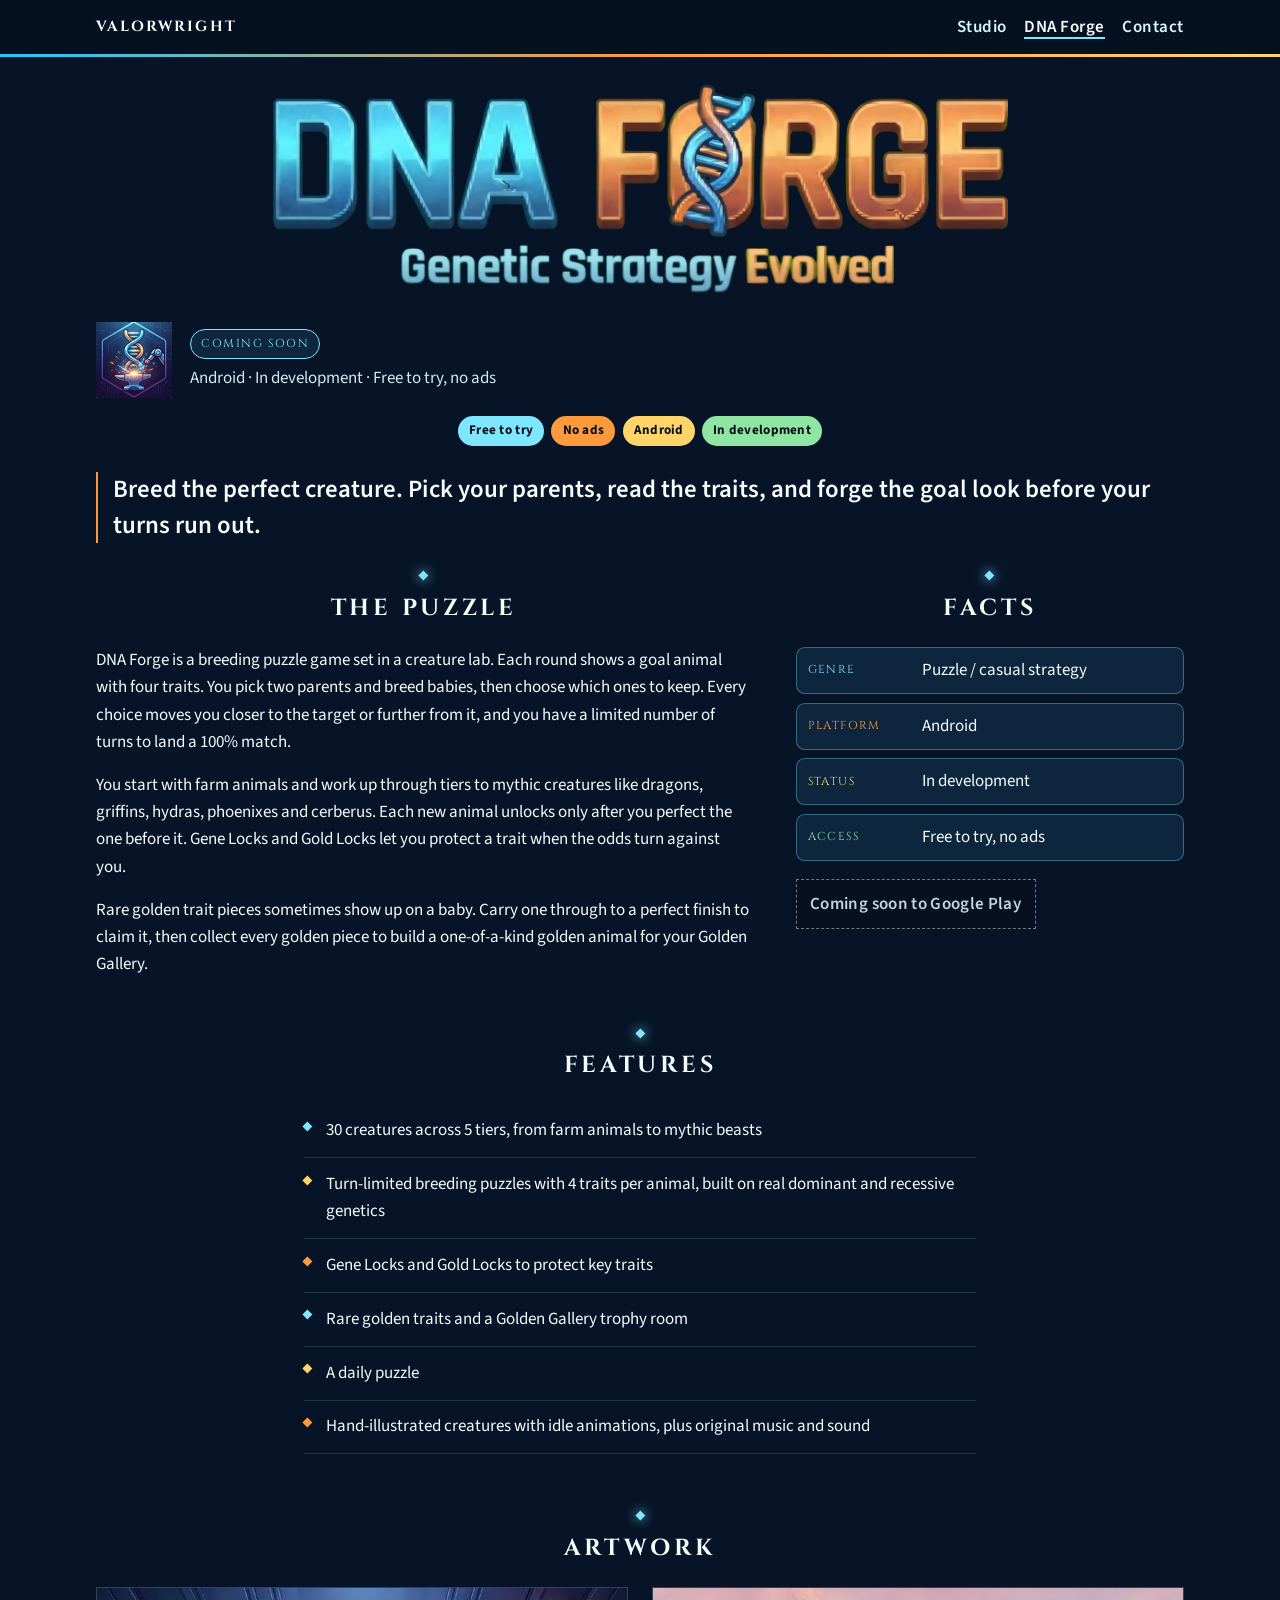
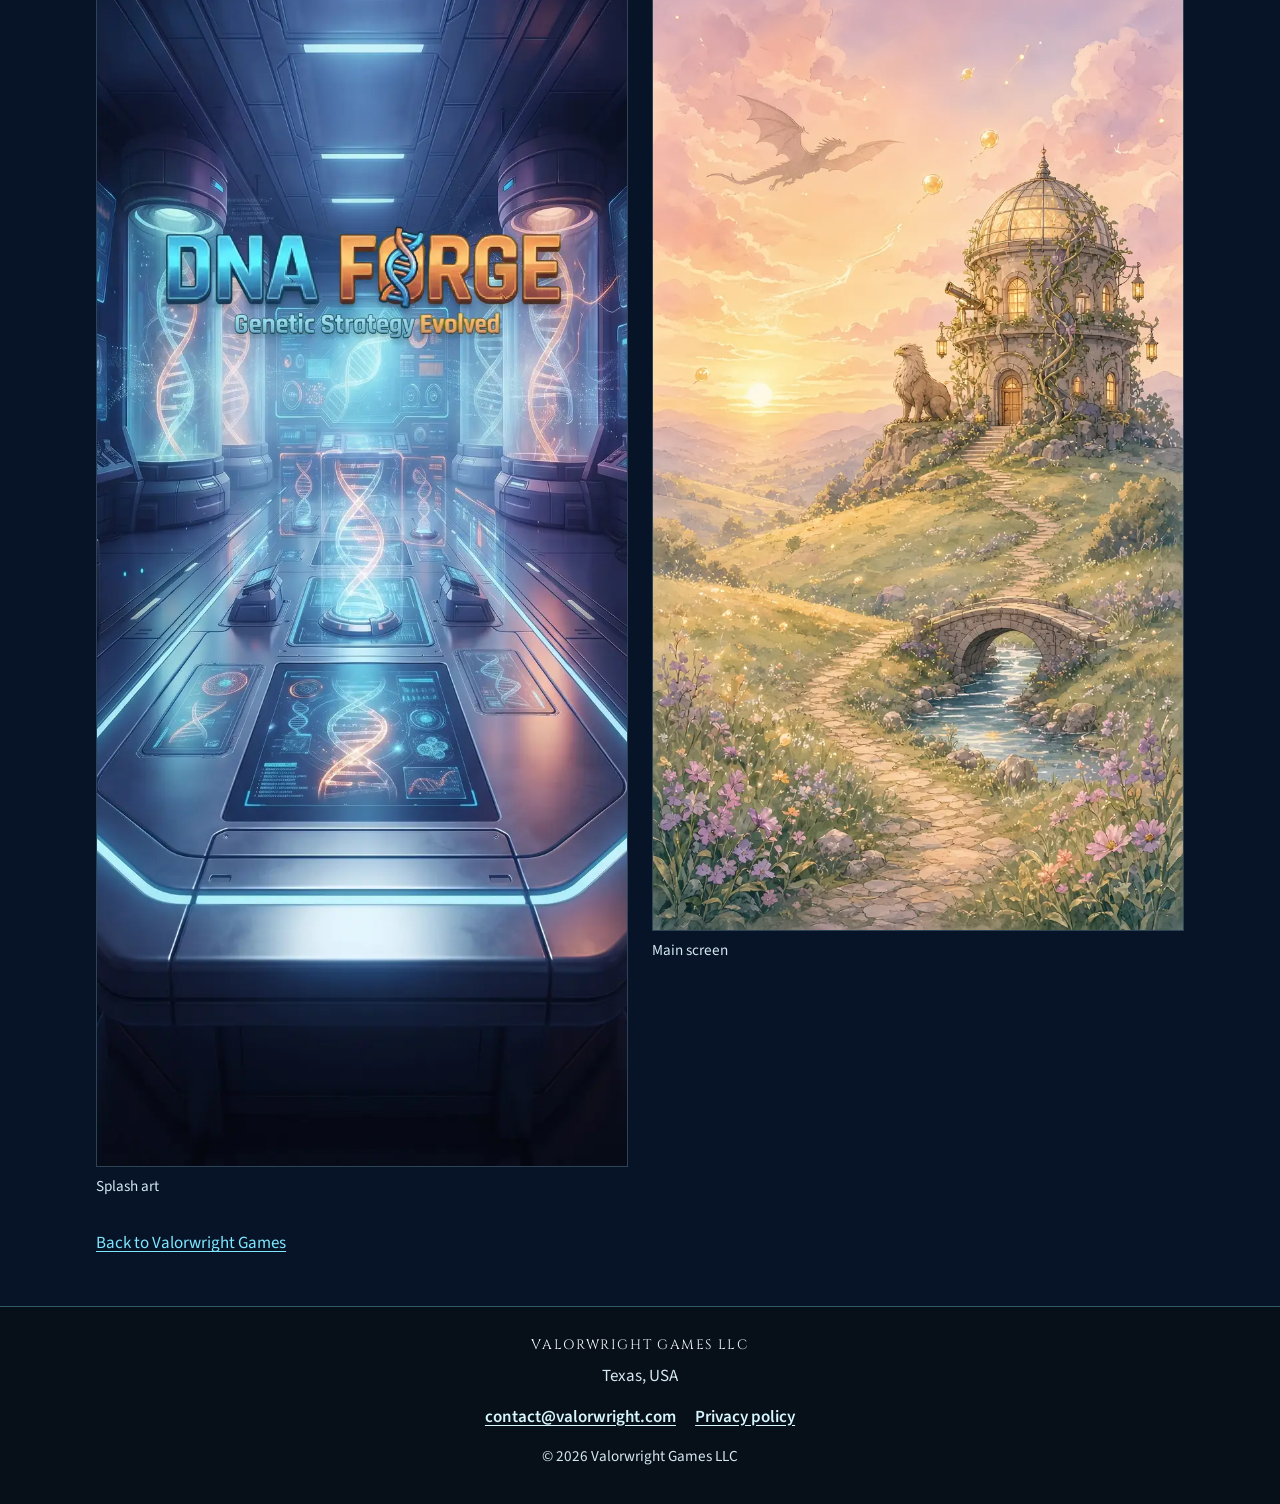
==== dna-forge/index.html @ 097fdd08 "Replace Kilgore with Texas, USA everywhere on the site. Location lines, metadata, structured data, a" ====
<!DOCTYPE html>
<html lang="en">
<head>
  <meta charset="utf-8">
  <meta name="viewport" content="width=device-width, initial-scale=1">
  <title>DNA Forge — Valorwright Games</title>
  <meta name="description" content="DNA Forge is a breeding puzzle for Android from Valorwright Games. Breed the perfect creature before your turns run out. In development.">
  <meta name="author" content="Valorwright Games LLC">
  <meta name="theme-color" content="#071428">
  <link rel="canonical" href="https://valorwright.com/dna-forge/">
  <meta property="og:type" content="website">
  <meta property="og:site_name" content="Valorwright Games">
  <meta property="og:title" content="DNA Forge — Genetic Strategy Evolved">
  <meta property="og:description" content="A breeding puzzle for Android from Valorwright Games. In development. Free to try, no ads.">
  <meta property="og:url" content="https://valorwright.com/dna-forge/">
  <meta property="og:image" content="https://valorwright.com/assets/og-dna-forge.jpg">
  <meta property="og:image:width" content="1200">
  <meta property="og:image:height" content="630">
  <meta property="og:image:alt" content="DNA Forge. Genetic Strategy Evolved.">
  <meta name="twitter:card" content="summary_large_image">
  <meta name="twitter:title" content="DNA Forge — Genetic Strategy Evolved">
  <meta name="twitter:description" content="A breeding puzzle for Android from Valorwright Games. In development. Free to try, no ads.">
  <meta name="twitter:image" content="https://valorwright.com/assets/og-dna-forge.jpg">
  <meta name="twitter:image:alt" content="DNA Forge. Genetic Strategy Evolved.">
  <link rel="icon" href="/favicon.ico?v=2" sizes="any">
  <link rel="icon" type="image/png" href="/favicon-32.png?v=2" sizes="32x32">
  <link rel="apple-touch-icon" href="/apple-touch-icon.png?v=2">
  <link rel="preload" href="/fonts/cinzel-latin.woff2" as="font" type="font/woff2" crossorigin>
  <link rel="preload" href="/fonts/source-sans-3-latin.woff2" as="font" type="font/woff2" crossorigin>
  <link rel="preload" href="/assets/dna-forge-logo.webp" as="image">
  <link rel="stylesheet" href="/css/styles.css?v=2">
</head>
<body class="page-game">
  <a class="skip" href="#content">Skip to content</a>
  <header class="site-header">
    <div class="wrap header-inner">
      <a class="brand" href="/">Valorwright</a>
      <nav aria-label="Primary">
        <ul>
          <li><a href="/">Studio</a></li>
          <li><a href="/dna-forge/" aria-current="page">DNA Forge</a></li>
          <li><a href="/#contact">Contact</a></li>
        </ul>
      </nav>
    </div>
  </header>
  <main id="content" class="game-main">
    <header class="game-hero">
      <h1>
        <img src="/assets/dna-forge-logo.webp" width="1600" height="458" alt="DNA Forge: Genetic Strategy Evolved." fetchpriority="high">
      </h1>
    </header>
    <div class="wrap game-wrap">
      <div class="status-row">
        <img class="app-icon" src="/assets/dna-forge-icon.webp" width="512" height="512" alt="DNA Forge app icon: a glowing DNA helix forged on an anvil.">
        <div>
          <p class="badge">Coming soon</p>
          <p class="status-line">Android · In development · Free to try, no ads</p>
        </div>
      </div>
      <ul class="chips" aria-label="Highlights">
        <li>Free to try</li>
        <li>No ads</li>
        <li>Android</li>
        <li>In development</li>
      </ul>

      <blockquote class="pitch">
        <p>Breed the perfect creature. Pick your parents, read the traits, and forge the goal look before your turns run out.</p>
      </blockquote>

      <div class="split">
        <div>
          <h2 class="section-title" id="puzzle-title">The puzzle</h2>
          <div class="prose">
            <p>DNA Forge is a breeding puzzle game set in a creature lab. Each round shows a goal animal with four traits. You pick two parents and breed babies, then choose which ones to keep. Every choice moves you closer to the target or further from it, and you have a limited number of turns to land a 100% match.</p>
            <p>You start with farm animals and work up through tiers to mythic creatures like dragons, griffins, hydras, phoenixes and cerberus. Each new animal unlocks only after you perfect the one before it. Gene Locks and Gold Locks let you protect a trait when the odds turn against you.</p>
            <p>Rare golden trait pieces sometimes show up on a baby. Carry one through to a perfect finish to claim it, then collect every golden piece to build a one-of-a-kind golden animal for your Golden Gallery.</p>
          </div>
        </div>
        <aside aria-labelledby="facts-title">
          <h2 class="section-title" id="facts-title">Facts</h2>
          <dl class="facts">
            <div>
              <dt>Genre</dt>
              <dd>Puzzle / casual strategy</dd>
            </div>
            <div>
              <dt>Platform</dt>
              <dd>Android</dd>
            </div>
            <div>
              <dt>Status</dt>
              <dd>In development</dd>
            </div>
            <div>
              <dt>Access</dt>
              <dd>Free to try, no ads</dd>
            </div>
          </dl>
          <p class="play-soon" role="note">Coming soon to Google Play</p>
        </aside>
      </div>

      <section class="section" aria-labelledby="features-title">
        <h2 class="section-title" id="features-title">Features</h2>
        <ul class="feature-list">
          <li>30 creatures across 5 tiers, from farm animals to mythic beasts</li>
          <li>Turn-limited breeding puzzles with 4 traits per animal, built on real dominant and recessive genetics</li>
          <li>Gene Locks and Gold Locks to protect key traits</li>
          <li>Rare golden traits and a Golden Gallery trophy room</li>
          <li>A daily puzzle</li>
          <li>Hand-illustrated creatures with idle animations, plus original music and sound</li>
        </ul>
      </section>

      <section aria-labelledby="art-title">
        <h2 class="section-title" id="art-title">Artwork</h2>
        <div class="gallery">
          <figure>
            <img src="/assets/dna-forge-splash.webp" width="800" height="1778" alt="Splash art for DNA Forge: a blue genetics laboratory, with glowing DNA helixes in glass columns and on the consoles." loading="lazy" decoding="async">
            <figcaption>Splash art</figcaption>
          </figure>
          <figure>
            <img src="/assets/dna-forge-main.webp" width="800" height="1422" alt="Main screen artwork from DNA Forge: a watercolor hillside at sunset, with a vine-covered stone tower, a griffin, a dragon, a stone bridge, and wildflowers." loading="lazy" decoding="async">
            <figcaption>Main screen</figcaption>
          </figure>
        </div>
      </section>

      <p class="back"><a href="/">Back to Valorwright Games</a></p>
    </div>
  </main>
  <footer class="site-footer">
    <div class="wrap">
      <p class="footer-brand">Valorwright Games LLC</p>
      <p class="footer-place">Texas, USA</p>
      <ul class="footer-links">
        <li><a href="mailto:contact@valorwright.com">contact@valorwright.com</a></li>
        <li><a href="/privacy/">Privacy policy</a></li>
      </ul>
      <p class="copyright">© 2026 Valorwright Games LLC</p>
    </div>
  </footer>
</body>
</html>
---- css/styles.css ----
/* Valorwright Games — studio site
   Palette sampled from the studio mark: slate #182727, brass, steel.
   Cinzel and Source Sans 3 are self-hosted (SIL OFL). No third-party requests. */

@font-face {
  font-family: "Cinzel";
  font-style: normal;
  font-weight: 400 900;
  font-display: swap;
  src: url("../fonts/cinzel-latin.woff2") format("woff2");
  unicode-range: U+0000-00FF, U+0131, U+0152-0153, U+02BB-02BC, U+02C6, U+02DA, U+02DC, U+0304, U+0308, U+0329, U+2000-206F, U+20AC, U+2122, U+2191, U+2193, U+2212, U+2215, U+FEFF, U+FFFD;
}

@font-face {
  font-family: "Source Sans 3";
  font-style: normal;
  font-weight: 200 900;
  font-display: swap;
  src: url("../fonts/source-sans-3-latin.woff2") format("woff2");
  unicode-range: U+0000-00FF, U+0131, U+0152-0153, U+02BB-02BC, U+02C6, U+02DA, U+02DC, U+0304, U+0308, U+0329, U+2000-206F, U+20AC, U+2122, U+2191, U+2193, U+2212, U+2215, U+FEFF, U+FFFD;
}

:root {
  --bg: #071428;
  --bg-deep: #071018;
  --raised: #10243c;
  --ink: #f3fbff;
  --muted: #d5e7f2;
  --brass: #ffd56a;
  --brass-deep: #7ee7ff;
  --steel: #d7f6ff;
  --line: rgba(126, 231, 255, 0.35);
  --serif: "Cinzel", "Palatino Linotype", Palatino, "Times New Roman", serif;
  --sans: "Source Sans 3", "Segoe UI", Helvetica, Arial, sans-serif;
  --wrap: 68rem;
  --lab: #071428;
  --lab-ink: #f3fbff;
  --lab-muted: #d5e7f2;
  --cyan: #7ee7ff;
  --amber: #ff9a3c;
  --green: #8ee6a2;
  --heading: #f7fbff;
}

*,
*::before,
*::after {
  box-sizing: border-box;
}

html {
  scroll-behavior: smooth;
}

body {
  margin: 0;
  min-height: 100vh;
  display: flex;
  flex-direction: column;
  background-color: #071428;
  background-image: linear-gradient(180deg, #071428 0%, #0c2140 55%, #0a1c36 100%);
  color: var(--ink);
  font-family: var(--sans);
  font-size: 1.0625rem;
  font-weight: 400;
  line-height: 1.6;
  color-scheme: dark;
}

main {
  flex: 1;
}

img {
  max-width: 100%;
  height: auto;
}

a {
  color: #9aefff;
  text-underline-offset: 0.16em;
}

a:hover {
  color: #fff1c9;
}

:focus-visible {
  outline: 2px solid #9aefff;
  outline-offset: 3px;
}

::selection {
  background: #1ec8ff;
  color: #071018;
}

.skip {
  position: absolute;
  left: 0.75rem;
  top: 0.75rem;
  transform: translateY(-200%);
  background: var(--ink);
  color: var(--bg);
  padding: 0.45rem 0.75rem;
  z-index: 30;
  font-weight: 600;
  text-decoration: none;
}

.skip:focus {
  transform: none;
}

.wrap {
  width: min(100% - 2rem, var(--wrap));
  margin-inline: auto;
}

.site-header {
  position: sticky;
  top: 0;
  z-index: 10;
  background: rgba(6, 16, 32, 0.94);
  border-bottom: 0;
}

.site-header::after {
  content: "";
  display: block;
  height: 3px;
  background: linear-gradient(90deg, #1ec8ff, #ff9a3c, #ffd56a);
}

.header-inner {
  display: flex;
  flex-wrap: wrap;
  align-items: center;
  justify-content: space-between;
  gap: 0.4rem 1.25rem;
  padding-block: 0.85rem;
}

.brand {
  font-family: var(--serif);
  font-weight: 700;
  letter-spacing: 0.14em;
  text-transform: uppercase;
  text-decoration: none;
  color: var(--heading);
  font-size: 0.92rem;
}

.brand:hover {
  color: var(--ink);
}

nav ul {
  display: flex;
  flex-wrap: wrap;
  gap: 0.35rem 1.1rem;
  list-style: none;
  margin: 0;
  padding: 0;
}

nav a {
  color: var(--steel);
  text-decoration: none;
  font-weight: 600;
  letter-spacing: 0.03em;
}

nav a:hover,
nav a[aria-current="page"] {
  color: var(--heading);
}

nav a[aria-current="page"] {
  box-shadow: inset 0 -2px 0 var(--cyan);
}

.hero {
  padding: 1.35rem 0 2.75rem;
  text-align: center;
}

.crest {
  display: block;
  width: min(100%, 18rem);
  margin: 0.4rem auto 0;
  filter: drop-shadow(0 12px 16px rgba(0, 0, 0, 0.45));
}

.hero h1 {
  margin: 0.35rem 0 0;
  font-family: var(--serif);
  font-weight: 700;
  font-size: clamp(1.7rem, 7.4vw, 5.05rem);
  letter-spacing: 0.045em;
  line-height: 0.95;
  color: var(--heading);
  text-wrap: balance;
}

.hero h1 .legal {
  display: block;
  margin-top: 0.55rem;
  font-size: clamp(0.82rem, 2vw, 1.2rem);
  letter-spacing: 0.34em;
  font-weight: 600;
  color: var(--steel);
  text-shadow: none;
}

.tagline {
  display: flex;
  flex-wrap: wrap;
  justify-content: center;
  gap: 0.15rem 0.55rem;
  margin: 1rem 0 0;
  color: var(--steel);
  font-weight: 600;
  letter-spacing: 0.14em;
  text-transform: uppercase;
  font-size: 0.78rem;
}

.mark {
  margin: 0.9rem 0 0;
  font-family: var(--serif);
  font-size: 0.75rem;
  letter-spacing: 0.16em;
  text-transform: uppercase;
  color: var(--cyan);
}

.chips {
  display: flex;
  flex-wrap: wrap;
  justify-content: center;
  gap: 0.45rem;
  margin: 1.1rem 0 0;
  padding: 0;
  list-style: none;
}

.chips li {
  padding: 0.28rem 0.7rem;
  border-radius: 999px;
  font-size: 0.82rem;
  font-weight: 700;
  letter-spacing: 0.02em;
  color: #071018;
}

.chips li:nth-child(1) { background: var(--cyan); }
.chips li:nth-child(2) { background: var(--amber); }
.chips li:nth-child(3) { background: var(--brass); }
.chips li:nth-child(4) { background: var(--green); }

.lede {
  max-width: 36rem;
  margin: 1.6rem auto 0;
  text-align: left;
}

.lede p,
.prose p {
  margin: 0 0 1rem;
}

.lede p:last-child,
.prose p:last-child {
  margin-bottom: 0;
}

.section {
  padding: 2.4rem 0 2.8rem;
}

.band {
  border-top: 1px solid var(--line);
}

.section-title {
  margin: 0 0 1.25rem;
  text-align: center;
  font-family: var(--serif);
  font-weight: 700;
  font-size: clamp(1.1rem, 2.3vw, 1.45rem);
  letter-spacing: 0.16em;
  text-transform: uppercase;
  text-wrap: balance;
  color: var(--heading);
}

.section-title::before {
  content: "";
  display: block;
  width: 0.42rem;
  height: 0.42rem;
  margin: 0 auto 0.7rem;
  background: var(--cyan);
  transform: rotate(45deg);
  box-shadow: 0 0 12px var(--cyan);
}

.game-card a {
  display: grid;
  gap: 1.1rem;
  align-items: center;
  padding: 1.1rem;
  text-decoration: none;
  color: inherit;
  background:
    linear-gradient(#10243c, #0d1c30) padding-box,
    linear-gradient(120deg, #1ec8ff, #ff9a3c 55%, #ffd56a) border-box;
  border: 2px solid transparent;
  border-radius: 1rem;
  box-shadow: 0 16px 36px rgba(0, 8, 24, 0.4);
  transition: transform 0.18s ease, box-shadow 0.18s ease;
}

.game-card a:hover {
  transform: translateY(-3px);
  box-shadow: 0 0 28px rgba(80, 210, 255, 0.28), 0 18px 36px rgba(0, 8, 24, 0.45);
  color: inherit;
}

.game-card img {
  width: 6.25rem;
  justify-self: center;
}

.kicker {
  margin: 0 0 0.3rem;
  font-family: var(--serif);
  font-size: 0.72rem;
  letter-spacing: 0.16em;
  text-transform: uppercase;
  color: var(--cyan);
}

.game-card h3 {
  margin: 0;
  font-family: var(--serif);
  font-size: 1.7rem;
  letter-spacing: 0.06em;
  font-weight: 700;
}

.card-tag {
  margin: 0.2rem 0 0.55rem;
  color: var(--steel);
  font-weight: 600;
}

.card-copy {
  margin: 0;
  color: var(--muted);
}

.cta {
  display: inline-block;
  margin: 0.85rem 0 0;
  color: var(--cyan);
  font-weight: 700;
  letter-spacing: 0.04em;
}

.game-card a:hover .cta {
  text-decoration: underline;
  text-underline-offset: 0.16em;
}

.contact-band {
  background: #0b1c34;
  border-top: 1px solid var(--line);
}

.contact-inner {
  max-width: 36rem;
  margin-inline: auto;
  text-align: center;
}

.mail {
  display: inline-block;
  margin-top: 0.35rem;
  font-family: var(--serif);
  font-size: clamp(1.05rem, 2.4vw, 1.45rem);
  letter-spacing: 0.03em;
  font-weight: 700;
  text-decoration: none;
}

.mail:hover {
  text-decoration: underline;
  text-underline-offset: 0.16em;
}

.where {
  margin: 0.7rem 0 0;
  color: var(--muted);
}

.site-footer {
  background: var(--bg-deep);
  border-top: 1px solid var(--line);
  padding: 1.8rem 0 2.2rem;
  color: var(--muted);
  text-align: center;
}

.footer-brand {
  margin: 0;
  font-family: var(--serif);
  letter-spacing: 0.12em;
  text-transform: uppercase;
  color: var(--heading);
  font-size: 0.85rem;
}

.footer-place {
  margin: 0.35rem 0 0;
}

.footer-links {
  display: flex;
  flex-wrap: wrap;
  justify-content: center;
  gap: 0.4rem 1.2rem;
  list-style: none;
  margin: 0.85rem 0 0;
  padding: 0;
}

.footer-links a {
  color: var(--steel);
  font-weight: 600;
}

.footer-links a:hover,
.footer-links a[aria-current="page"] {
  color: var(--brass);
}

.copyright {
  margin: 0.85rem 0 0;
  font-size: 0.95rem;
}

/* DNA Forge — lab canvas inside the studio frame */
body.page-game {
  background: var(--lab);
}

.game-main {
  background: var(--lab);
  color: var(--lab-ink);
}

.game-hero {
  margin: 0;
  background: transparent;
  padding: 1.6rem 1rem 0.4rem;
}

.game-hero h1 {
  margin: 0;
  line-height: 0;
}

.game-hero img {
  display: block;
  width: min(100%, 46rem);
  height: auto;
  margin-inline: auto;
}

.game-wrap {
  padding-bottom: 3rem;
}

.status-row {
  display: flex;
  flex-wrap: wrap;
  align-items: center;
  gap: 0.9rem 1.15rem;
  margin-top: 1.4rem;
}

.app-icon {
  width: 4.75rem;
  height: auto;
}

.badge {
  display: inline-block;
  margin: 0;
  padding: 0.28rem 0.6rem;
  border: 1px solid var(--cyan);
  border-radius: 999px;
  color: var(--cyan);
  background: rgba(80, 200, 255, 0.1);
  font-family: var(--serif);
  font-size: 0.72rem;
  letter-spacing: 0.14em;
  text-transform: uppercase;
}

.status-line {
  margin: 0.4rem 0 0;
  color: var(--lab-muted);
}

.pitch {
  margin: 1.6rem 0 1.8rem;
  padding: 0 0 0 0.95rem;
  border-left: 2px solid var(--amber);
  color: #f7fbff;
  font-size: clamp(1.2rem, 2.3vw, 1.55rem);
  line-height: 1.45;
  font-weight: 600;
}

.pitch p {
  margin: 0;
}

.game-main .section-title {
  color: var(--lab-ink);
}

.game-main .section-title::before {
  background: var(--cyan);
}

.game-main a {
  color: var(--cyan);
}

.game-main a:hover {
  color: var(--amber);
}

.split {
  display: grid;
  gap: 2rem;
}

.facts {
  margin: 0;
  display: grid;
  gap: 0.55rem;
}

.facts div {
  display: grid;
  grid-template-columns: 6.6rem 1fr;
  gap: 0.55rem;
  align-items: center;
  padding: 0.55rem 0.7rem;
  border-radius: 0.55rem;
  background: rgba(80, 200, 255, 0.1);
  border: 1px solid var(--line);
}

.facts dt {
  margin: 0;
  font-family: var(--serif);
  font-size: 0.72rem;
  letter-spacing: 0.12em;
  text-transform: uppercase;
  color: var(--cyan);
}

.facts div:nth-child(2) dt { color: var(--amber); }
.facts div:nth-child(3) dt { color: var(--brass); }
.facts div:nth-child(4) dt { color: var(--green); }

.facts dd {
  margin: 0;
}

.play-soon {
  display: inline-block;
  margin: 1.15rem 0 0;
  padding: 0.65rem 0.85rem;
  border: 1px dashed rgba(197, 213, 222, 0.55);
  color: #c5d5de;
  background: rgba(6, 12, 20, 0.4);
  font-weight: 600;
  letter-spacing: 0.02em;
  cursor: default;
}

.feature-list {
  list-style: none;
  margin: 0 auto;
  padding: 0;
  max-width: 42rem;
}

.feature-list li {
  position: relative;
  padding: 0.8rem 0 0.8rem 1.35rem;
  border-bottom: 1px solid rgba(182, 236, 248, 0.16);
}

.feature-list li::before {
  content: "";
  position: absolute;
  left: 0;
  top: 1.15rem;
  width: 0.42rem;
  height: 0.42rem;
  background: var(--cyan);
  transform: rotate(45deg);
}

.feature-list li:nth-child(3n)::before { background: var(--amber); }
.feature-list li:nth-child(3n+2)::before { background: var(--brass); }

.gallery {
  display: grid;
  gap: 1.4rem;
}

.gallery figure {
  margin: 0;
}

.gallery img {
  display: block;
  width: 100%;
  border: 1px solid rgba(182, 236, 248, 0.22);
}

.gallery figcaption {
  margin-top: 0.45rem;
  color: var(--lab-muted);
  font-size: 0.95rem;
}

.back {
  margin: 2rem 0 0;
}

/* Privacy and 404 */
.page-head {
  padding: 2rem 0 0.5rem;
  text-align: center;
}

.page-title {
  margin: 0.2rem 0 0.55rem;
  font-family: var(--serif);
  font-weight: 700;
  font-size: clamp(1.8rem, 5vw, 3rem);
  letter-spacing: 0.08em;
  text-transform: uppercase;
  text-wrap: balance;
}

.effective {
  margin: 0;
  color: var(--brass);
  font-family: var(--serif);
  font-size: 0.75rem;
  letter-spacing: 0.14em;
  text-transform: uppercase;
}

.policy {
  max-width: 40rem;
  margin: 0 auto;
  padding-bottom: 3rem;
}

.policy h2 {
  margin: 2rem 0 0.6rem;
  font-family: var(--serif);
  font-size: 1.15rem;
  letter-spacing: 0.1em;
  text-transform: uppercase;
  text-align: left;
}

.policy h2::before {
  content: "";
  display: block;
  width: 0.38rem;
  height: 0.38rem;
  margin: 0 0 0.55rem;
  background: var(--cyan);
  transform: rotate(45deg);
}

.policy h3 {
  margin: 1.4rem 0 0.4rem;
  font-family: var(--serif);
  font-size: 0.95rem;
  letter-spacing: 0.08em;
  text-transform: uppercase;
  color: var(--brass);
}

.policy a {
  font-weight: 600;
}

.not-found {
  padding-top: 2rem;
  padding-bottom: 3rem;
}

.not-found .crest {
  width: min(100%, 12rem);
  margin-bottom: 0.5rem;
}

.not-found p {
  max-width: 28rem;
  margin-inline: auto;
  color: var(--muted);
}

.not-found-links {
  display: flex;
  flex-wrap: wrap;
  justify-content: center;
  gap: 0.5rem 1.3rem;
  margin-top: 1.2rem;
  font-weight: 700;
}

@media (max-width: 36rem) {
  .header-inner {
    justify-content: center;
  }

  nav ul {
    justify-content: center;
  }

  .hero h1 .legal {
    letter-spacing: 0.22em;
  }

  .tagline {
    letter-spacing: 0.08em;
    font-size: 0.72rem;
  }
}

@media (min-width: 48rem) {
  .wrap {
    width: min(100% - 3rem, var(--wrap));
  }

  .hero {
    padding: 2rem 0 3.5rem;
  }

  .crest {
    width: min(100%, 22rem);
  }

  .tagline {
    letter-spacing: 0.2em;
    font-size: 0.92rem;
  }

  .section {
    padding: 3.2rem 0 3.6rem;
  }

  .game-card a {
    grid-template-columns: auto 1fr;
    gap: 1.5rem;
    padding: 1.35rem 1.5rem;
  }

  .game-card img {
    width: 7.5rem;
  }

  .split {
    grid-template-columns: 1.35fr 0.8fr;
    gap: 2.75rem;
    align-items: start;
  }

  .gallery {
    grid-template-columns: 1fr 1fr;
    align-items: start;
    gap: 1.5rem;
  }
}

@media (prefers-reduced-motion: reduce) {
  html {
    scroll-behavior: auto;
  }

  .game-card a,
  .game-card a:hover {
    transition: none;
    transform: none;
  }
}

@media print {
  .skip {
    display: none;
  }

  body,
  .site-header,
  .site-footer,
  .contact-band,
  .game-main,
  .game-card a {
    background: #fff !important;
    color: #1a1a1a !important;
    box-shadow: none !important;
  }

  a,
  .brand,
  .footer-brand,
  .mark,
  .section-title,
  .policy h3,
  .facts dt {
    color: #1a1a1a !important;
  }

  .site-header {
    position: static;
  }
}
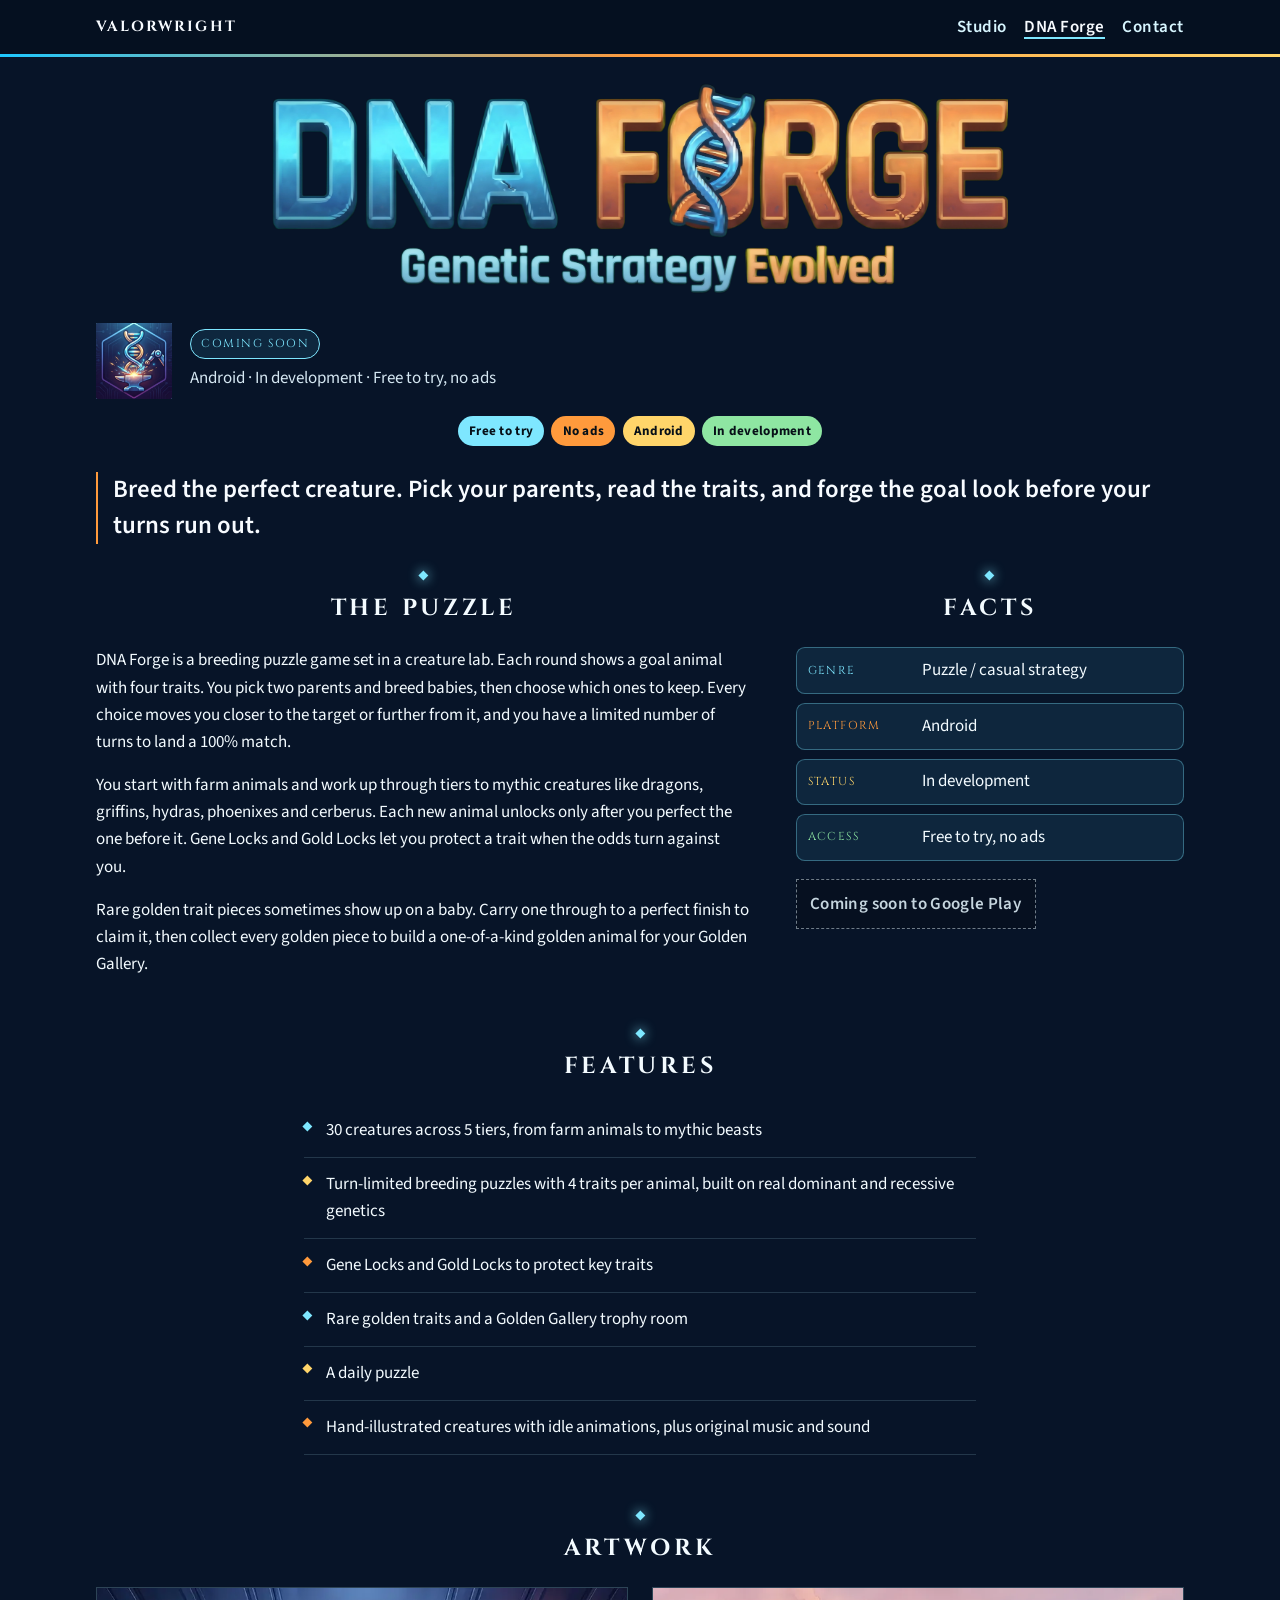
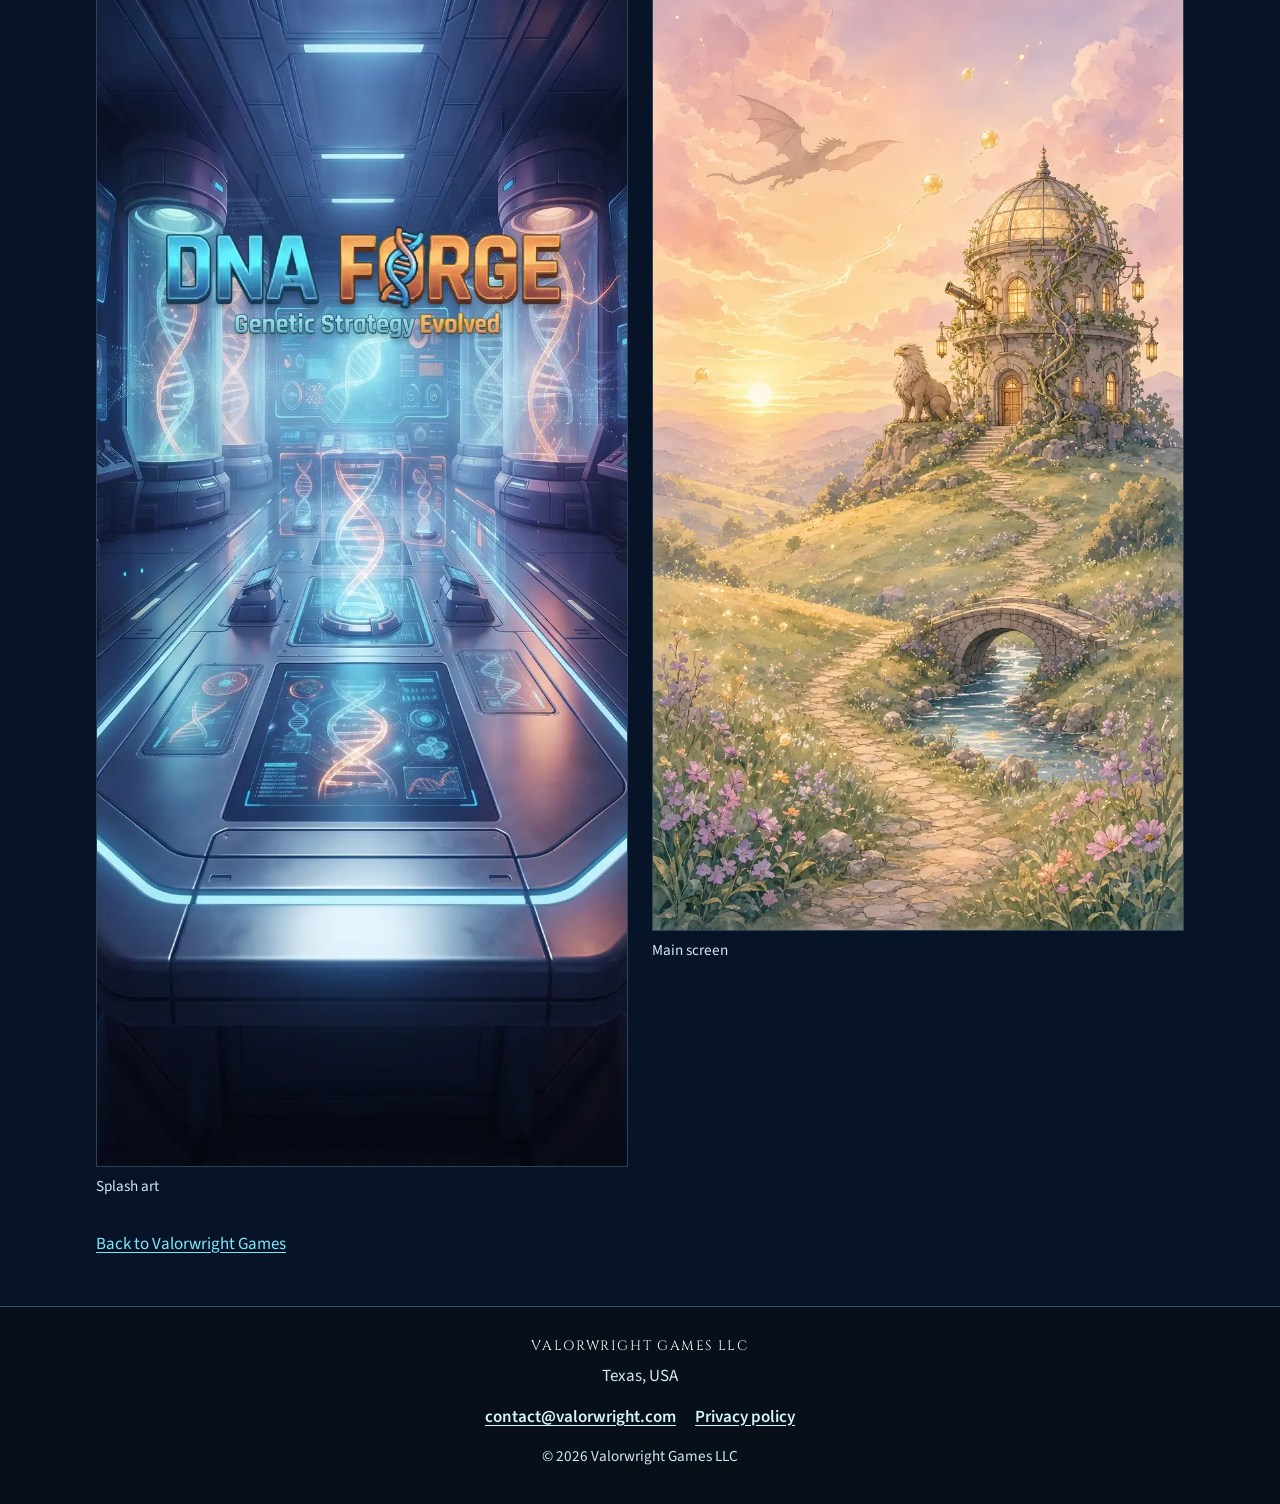
==== commit 3ed292c6: "Use a sharper DNA Forge wordmark. Replace the lossy 1600px logo with the 2036px quality-95 file and " ====
--- a/dna-forge/index.html
+++ b/dna-forge/index.html
@@ -27,8 +27,8 @@
   <link rel="apple-touch-icon" href="/apple-touch-icon.png?v=2">
   <link rel="preload" href="/fonts/cinzel-latin.woff2" as="font" type="font/woff2" crossorigin>
   <link rel="preload" href="/fonts/source-sans-3-latin.woff2" as="font" type="font/woff2" crossorigin>
-  <link rel="preload" href="/assets/dna-forge-logo.webp" as="image">
-  <link rel="stylesheet" href="/css/styles.css?v=2">
+  <link rel="preload" href="/assets/dna-forge-logo.webp?v=3" as="image">
+  <link rel="stylesheet" href="/css/styles.css?v=3">
 </head>
 <body class="page-game">
   <a class="skip" href="#content">Skip to content</a>
@@ -47,7 +47,7 @@
   <main id="content" class="game-main">
     <header class="game-hero">
       <h1>
-        <img src="/assets/dna-forge-logo.webp" width="1600" height="458" alt="DNA Forge: Genetic Strategy Evolved." fetchpriority="high">
+        <img src="/assets/dna-forge-logo.webp?v=3" width="2036" height="583" alt="DNA Forge: Genetic Strategy Evolved." fetchpriority="high">
       </h1>
     </header>
     <div class="wrap game-wrap">
--- a/css/styles.css
+++ b/css/styles.css
@@ -475,6 +475,7 @@
 .game-hero img {
   display: block;
   width: min(100%, 46rem);
+  max-width: 2036px;
   height: auto;
   margin-inline: auto;
 }
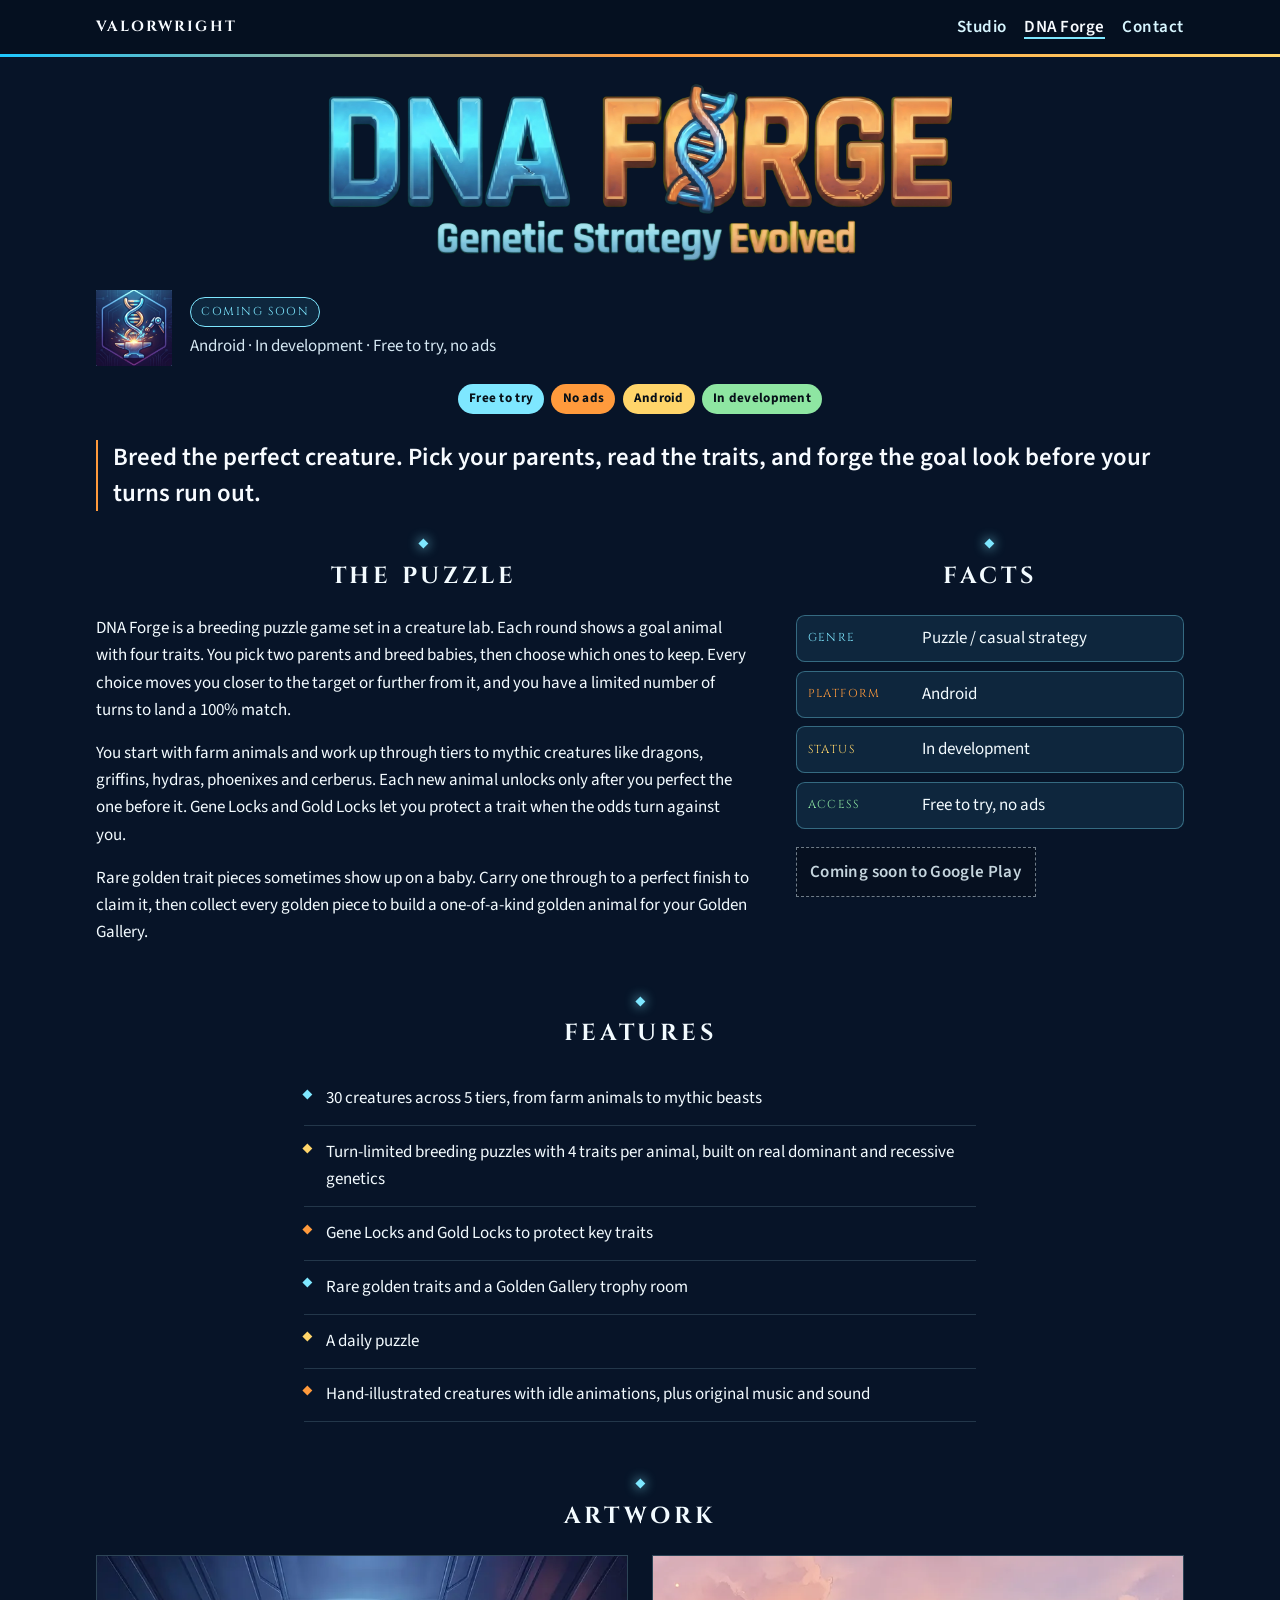
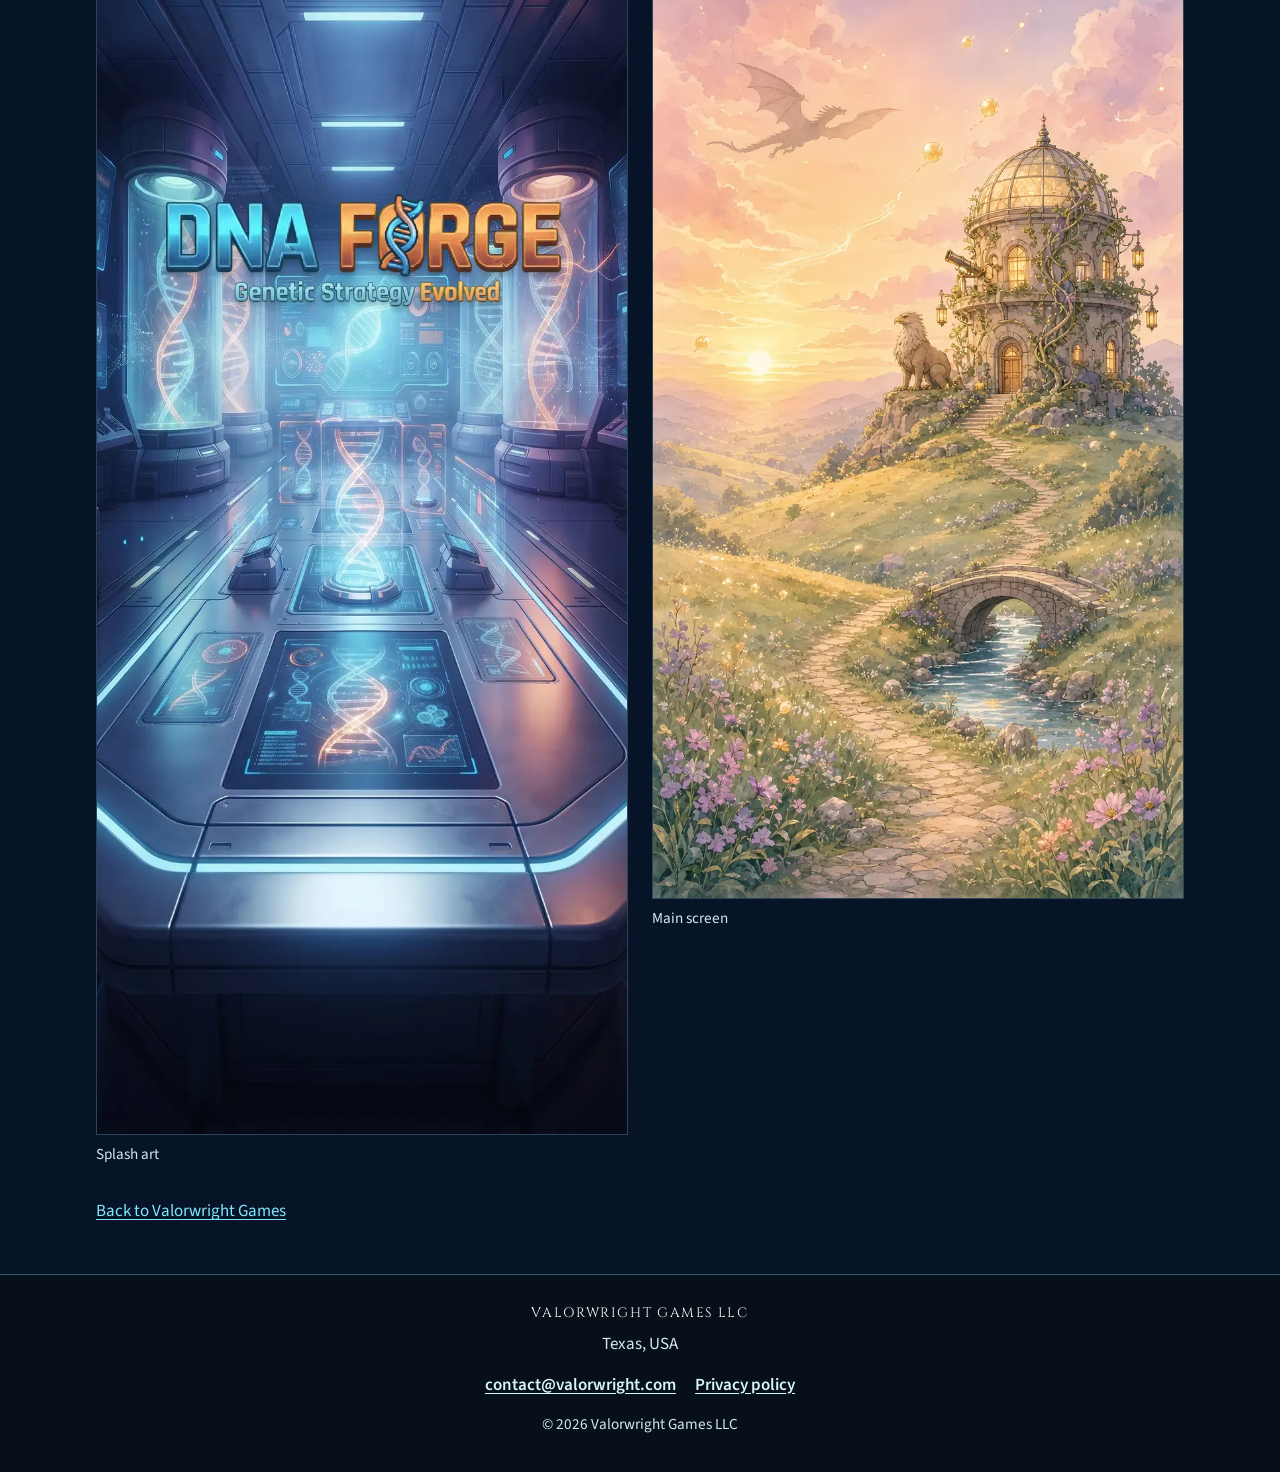
==== commit 8c51b3a0: "Make the DNA Forge wordmark a little smaller. Cap the title at 39rem on desktop and about 85 percent" ====
--- a/dna-forge/index.html
+++ b/dna-forge/index.html
@@ -28,7 +28,7 @@
   <link rel="preload" href="/fonts/cinzel-latin.woff2" as="font" type="font/woff2" crossorigin>
   <link rel="preload" href="/fonts/source-sans-3-latin.woff2" as="font" type="font/woff2" crossorigin>
   <link rel="preload" href="/assets/dna-forge-logo.webp?v=3" as="image">
-  <link rel="stylesheet" href="/css/styles.css?v=3">
+  <link rel="stylesheet" href="/css/styles.css?v=4">
 </head>
 <body class="page-game">
   <a class="skip" href="#content">Skip to content</a>
--- a/css/styles.css
+++ b/css/styles.css
@@ -474,7 +474,7 @@
 
 .game-hero img {
   display: block;
-  width: min(100%, 46rem);
+  width: min(85%, 39rem);
   max-width: 2036px;
   height: auto;
   margin-inline: auto;
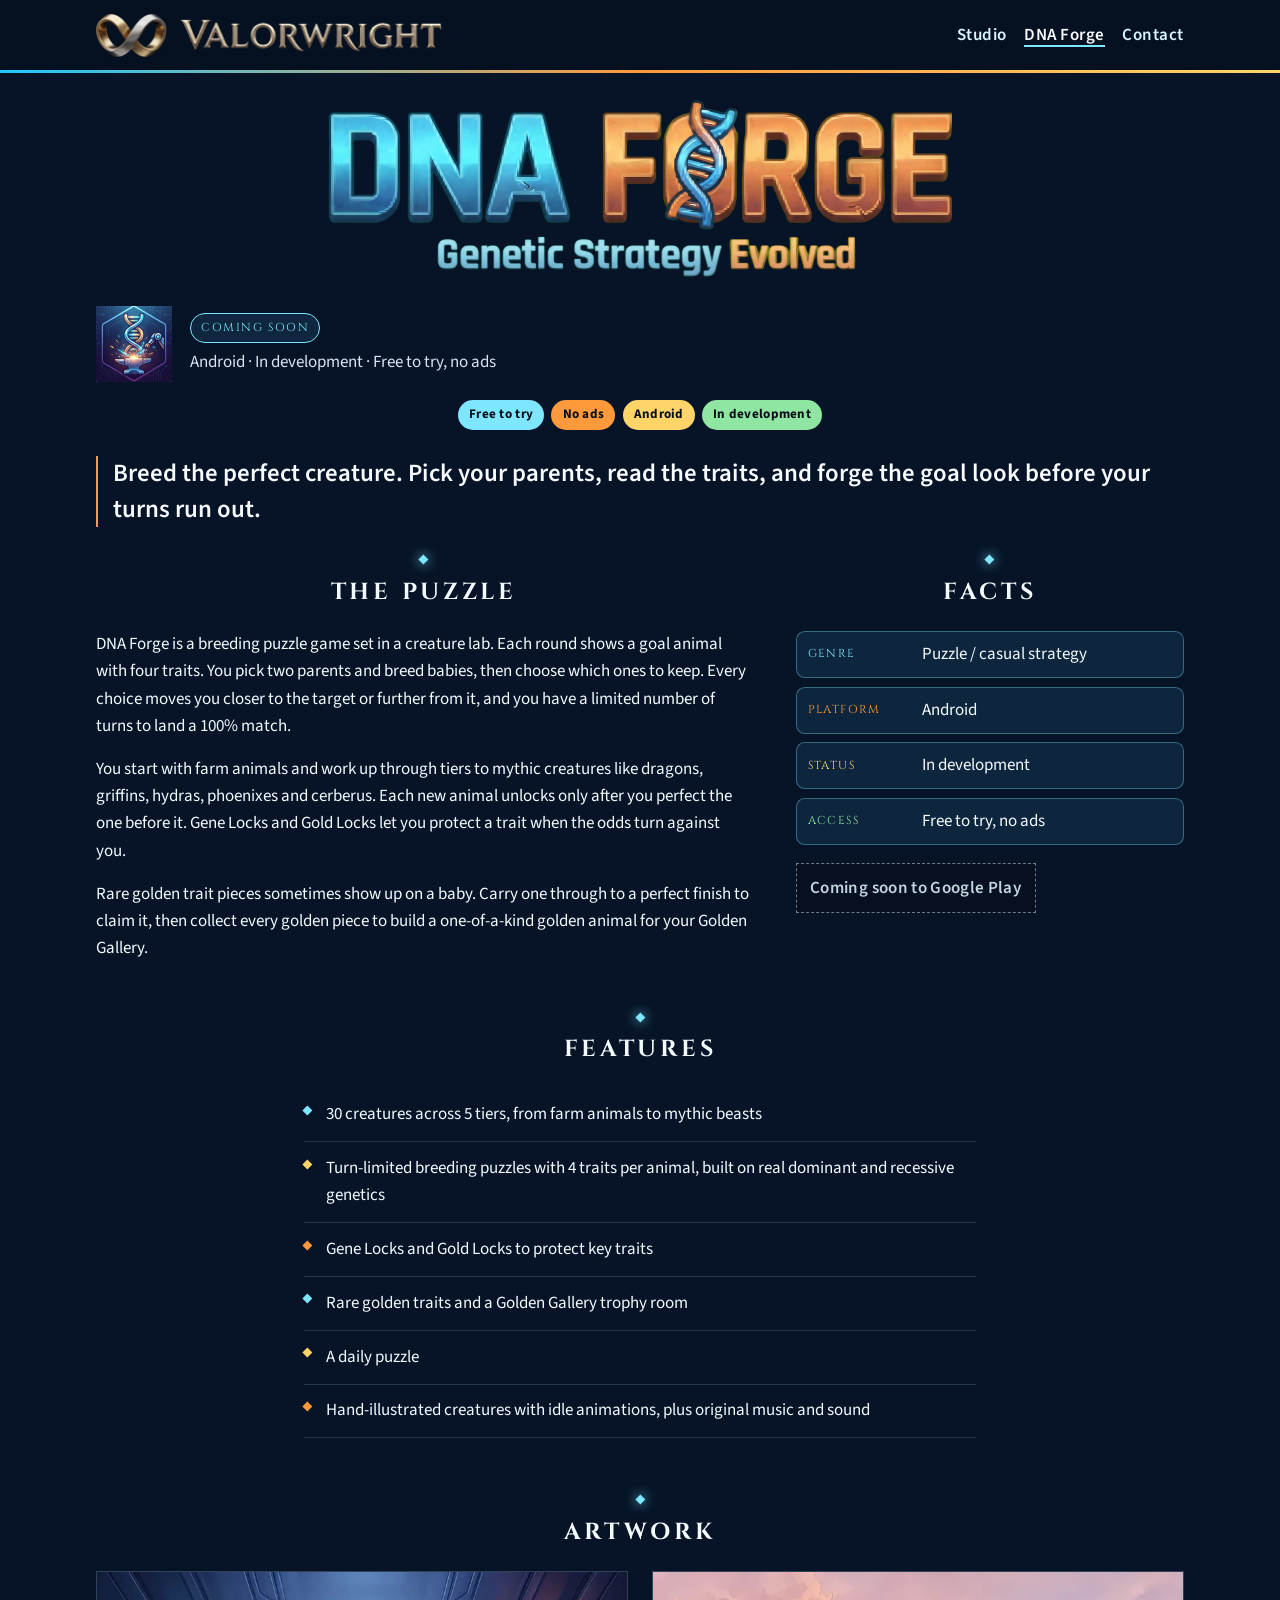
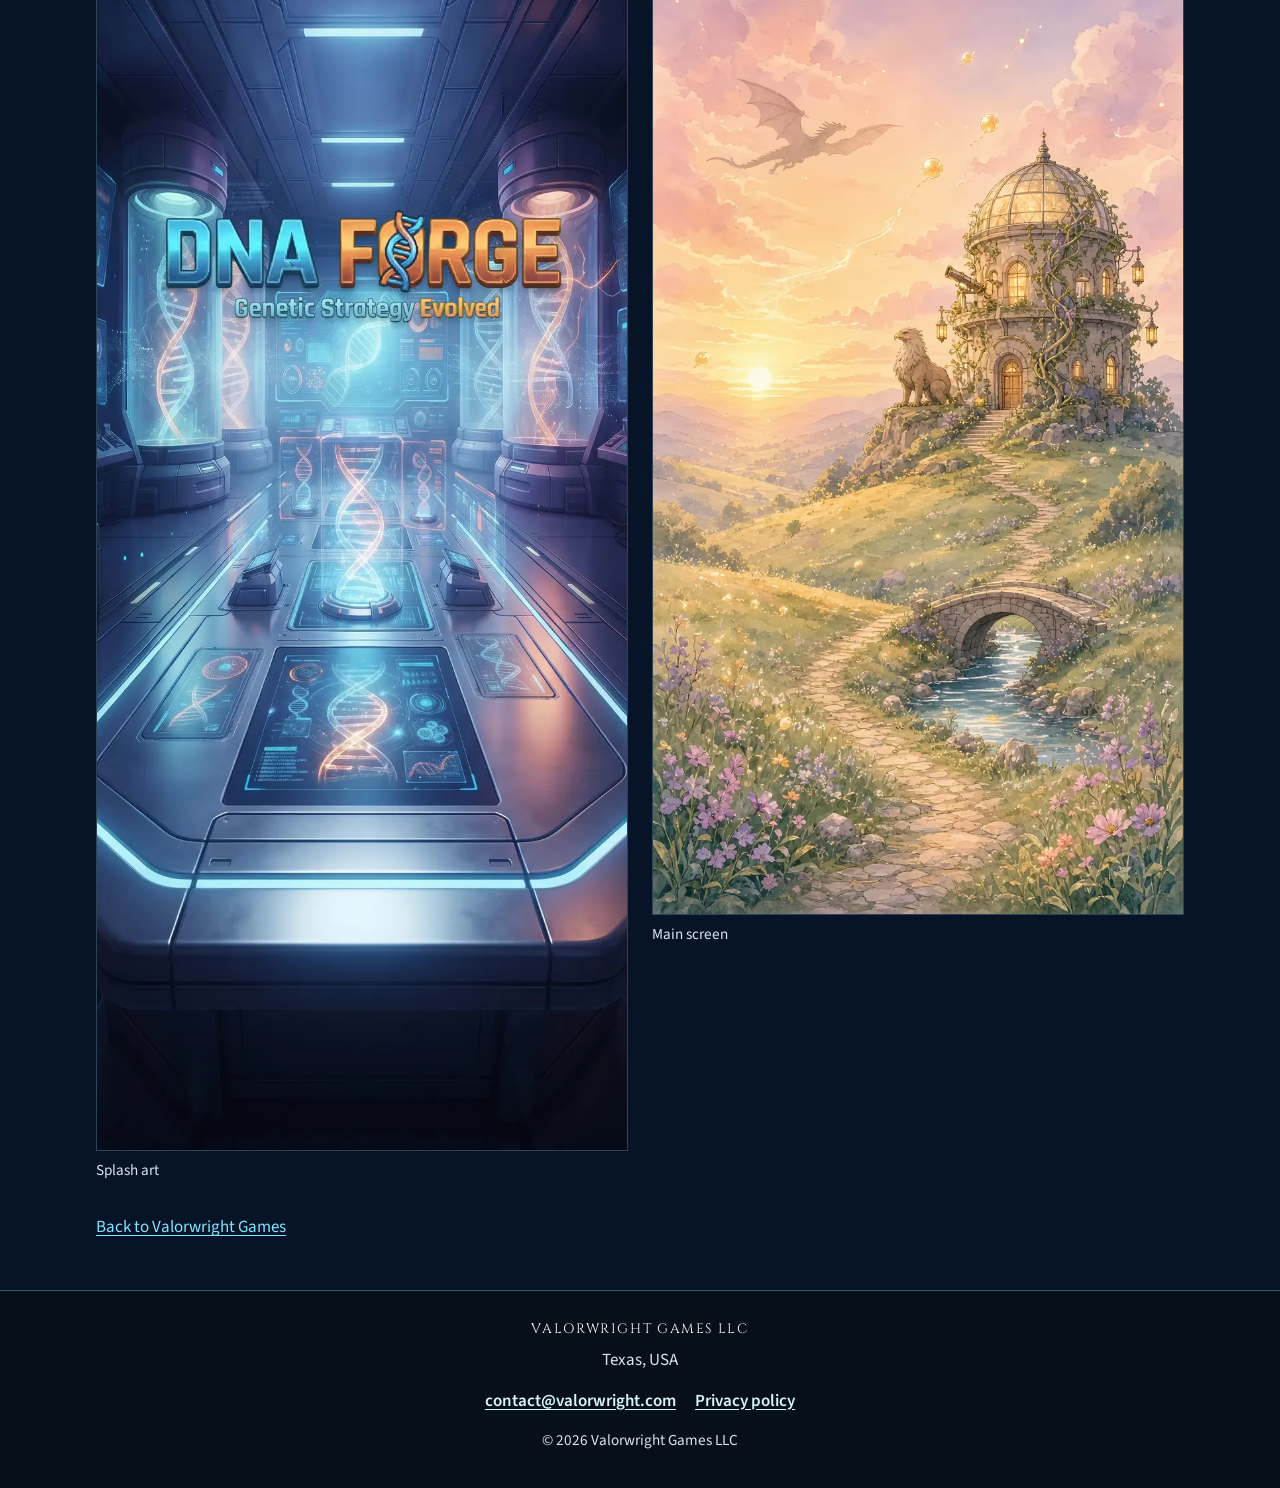
==== commit 3077ec10: "Replace the lion crest with the infinity studio logo. The home hero uses the full gold-and-silver lo" ====
--- a/dna-forge/index.html
+++ b/dna-forge/index.html
@@ -22,19 +22,19 @@
   <meta name="twitter:description" content="A breeding puzzle for Android from Valorwright Games. In development. Free to try, no ads.">
   <meta name="twitter:image" content="https://valorwright.com/assets/og-dna-forge.jpg">
   <meta name="twitter:image:alt" content="DNA Forge. Genetic Strategy Evolved.">
-  <link rel="icon" href="/favicon.ico?v=2" sizes="any">
-  <link rel="icon" type="image/png" href="/favicon-32.png?v=2" sizes="32x32">
-  <link rel="apple-touch-icon" href="/apple-touch-icon.png?v=2">
+  <link rel="icon" href="/favicon.ico?v=3" sizes="any">
+  <link rel="icon" type="image/png" href="/favicon-32.png?v=3" sizes="32x32">
+  <link rel="apple-touch-icon" href="/apple-touch-icon.png?v=3">
   <link rel="preload" href="/fonts/cinzel-latin.woff2" as="font" type="font/woff2" crossorigin>
   <link rel="preload" href="/fonts/source-sans-3-latin.woff2" as="font" type="font/woff2" crossorigin>
   <link rel="preload" href="/assets/dna-forge-logo.webp?v=3" as="image">
-  <link rel="stylesheet" href="/css/styles.css?v=4">
+  <link rel="stylesheet" href="/css/styles.css?v=5">
 </head>
 <body class="page-game">
   <a class="skip" href="#content">Skip to content</a>
   <header class="site-header">
     <div class="wrap header-inner">
-      <a class="brand" href="/">Valorwright</a>
+      <a class="brand" href="/"><img src="/assets/brand.webp" width="1400" height="175" alt="Valorwright"></a>
       <nav aria-label="Primary">
         <ul>
           <li><a href="/">Studio</a></li>
--- a/css/styles.css
+++ b/css/styles.css
@@ -1,5 +1,5 @@
 /* Valorwright Games — studio site
-   Palette sampled from the studio mark: slate #182727, brass, steel.
+   Palette: navy, brass, and steel, with the gold-and-silver infinity mark.
    Cinzel and Source Sans 3 are self-hosted (SIL OFL). No third-party requests. */
 
 @font-face {
@@ -142,17 +142,21 @@
 }
 
 .brand {
-  font-family: var(--serif);
-  font-weight: 700;
-  letter-spacing: 0.14em;
-  text-transform: uppercase;
+  display: inline-flex;
+  align-items: center;
+  max-width: 100%;
+  line-height: 0;
   text-decoration: none;
-  color: var(--heading);
-  font-size: 0.92rem;
-}
-
-.brand:hover {
-  color: var(--ink);
+}
+
+.brand img {
+  display: block;
+  width: min(100%, 17.6rem);
+  height: auto;
+}
+
+.brand:hover img {
+  filter: brightness(1.08);
 }
 
 nav ul {
@@ -185,32 +189,23 @@
   text-align: center;
 }
 
+.lockup {
+  display: block;
+  width: min(100%, 36rem);
+  margin: 0.15rem auto 0;
+  filter: drop-shadow(0 16px 20px rgba(0, 0, 0, 0.42));
+}
+
+.hero h1 {
+  margin: 0;
+  line-height: 0;
+}
+
 .crest {
   display: block;
-  width: min(100%, 18rem);
-  margin: 0.4rem auto 0;
+  width: min(78%, 15rem);
+  margin: 0.2rem auto 0.7rem;
   filter: drop-shadow(0 12px 16px rgba(0, 0, 0, 0.45));
-}
-
-.hero h1 {
-  margin: 0.35rem 0 0;
-  font-family: var(--serif);
-  font-weight: 700;
-  font-size: clamp(1.7rem, 7.4vw, 5.05rem);
-  letter-spacing: 0.045em;
-  line-height: 0.95;
-  color: var(--heading);
-  text-wrap: balance;
-}
-
-.hero h1 .legal {
-  display: block;
-  margin-top: 0.55rem;
-  font-size: clamp(0.82rem, 2vw, 1.2rem);
-  letter-spacing: 0.34em;
-  font-weight: 600;
-  color: var(--steel);
-  text-shadow: none;
 }
 
 .tagline {
@@ -718,8 +713,8 @@
 }
 
 .not-found .crest {
-  width: min(100%, 12rem);
-  margin-bottom: 0.5rem;
+  width: min(78%, 16rem);
+  margin-bottom: 0.85rem;
 }
 
 .not-found p {
@@ -746,10 +741,6 @@
     justify-content: center;
   }
 
-  .hero h1 .legal {
-    letter-spacing: 0.22em;
-  }
-
   .tagline {
     letter-spacing: 0.08em;
     font-size: 0.72rem;
@@ -765,8 +756,12 @@
     padding: 2rem 0 3.5rem;
   }
 
-  .crest {
-    width: min(100%, 22rem);
+  .brand img {
+    width: 21.6rem;
+  }
+
+  .lockup {
+    width: min(100%, 42rem);
   }
 
   .tagline {
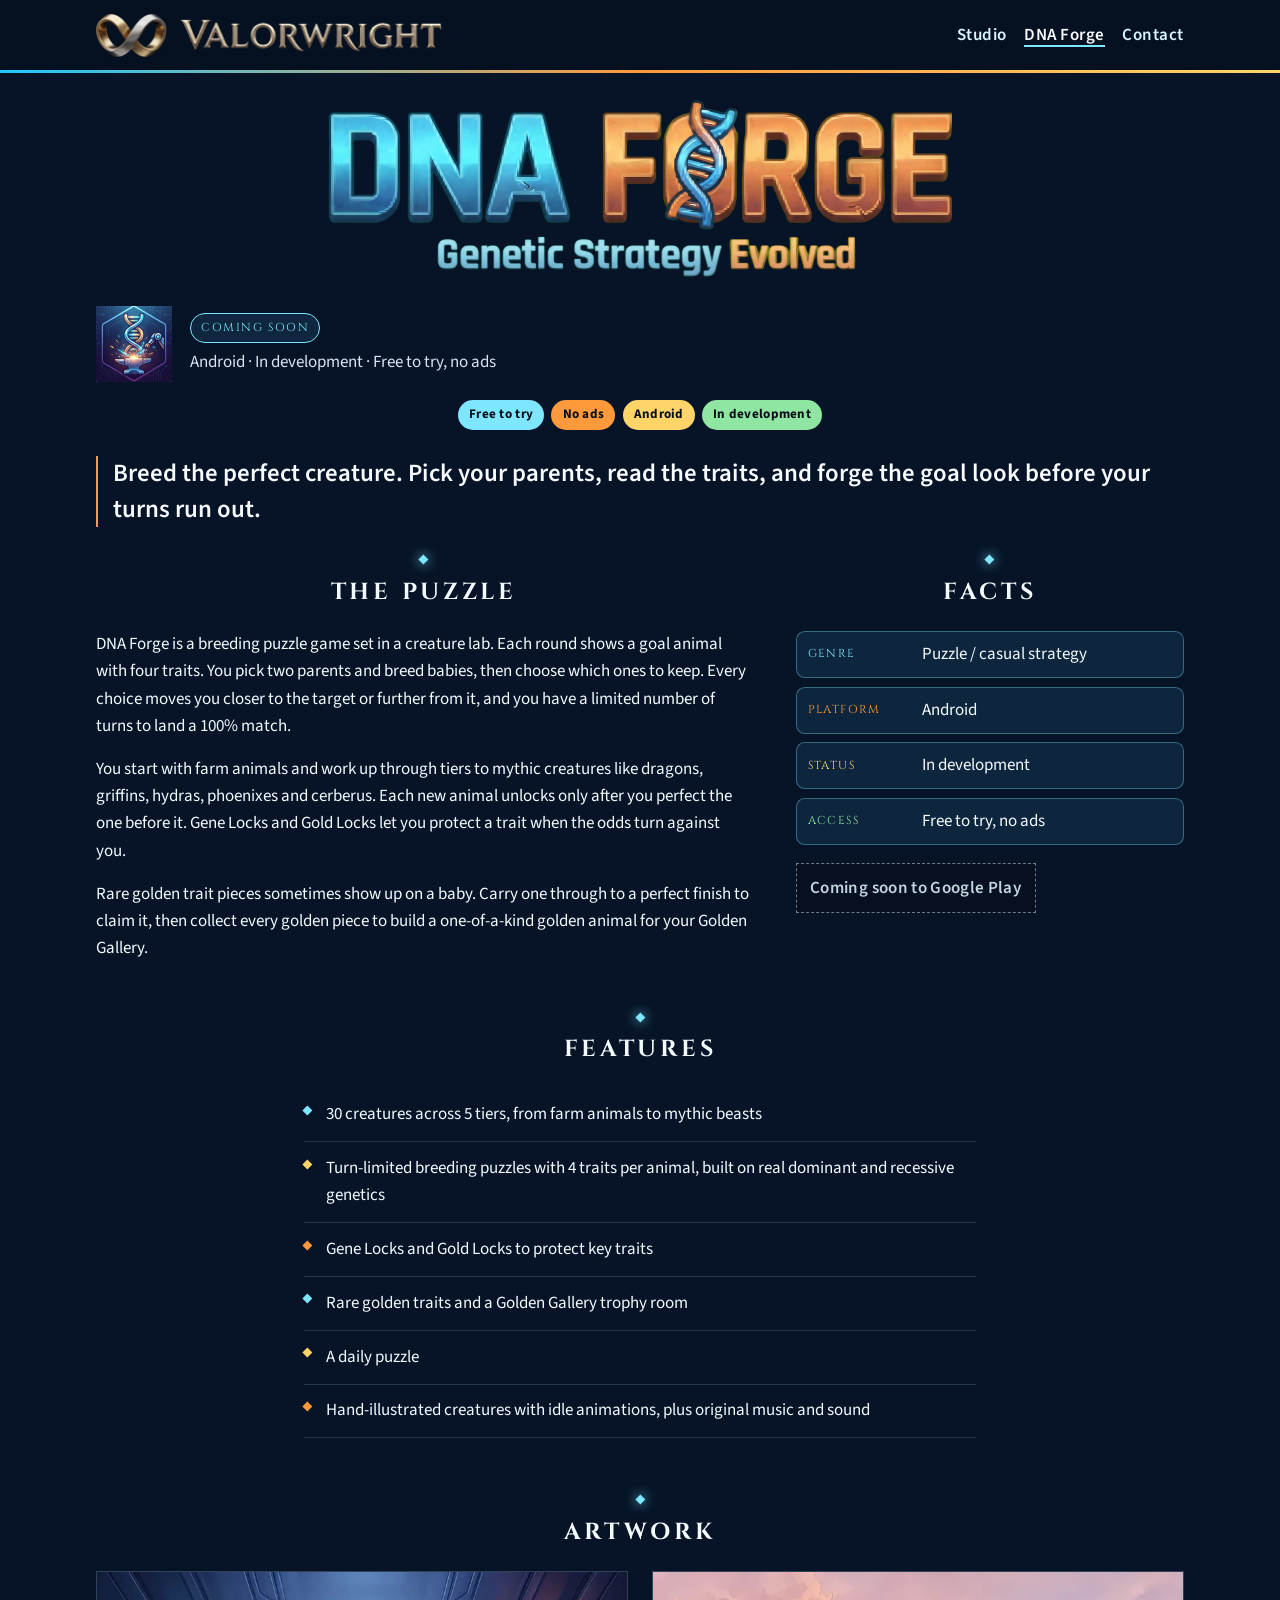
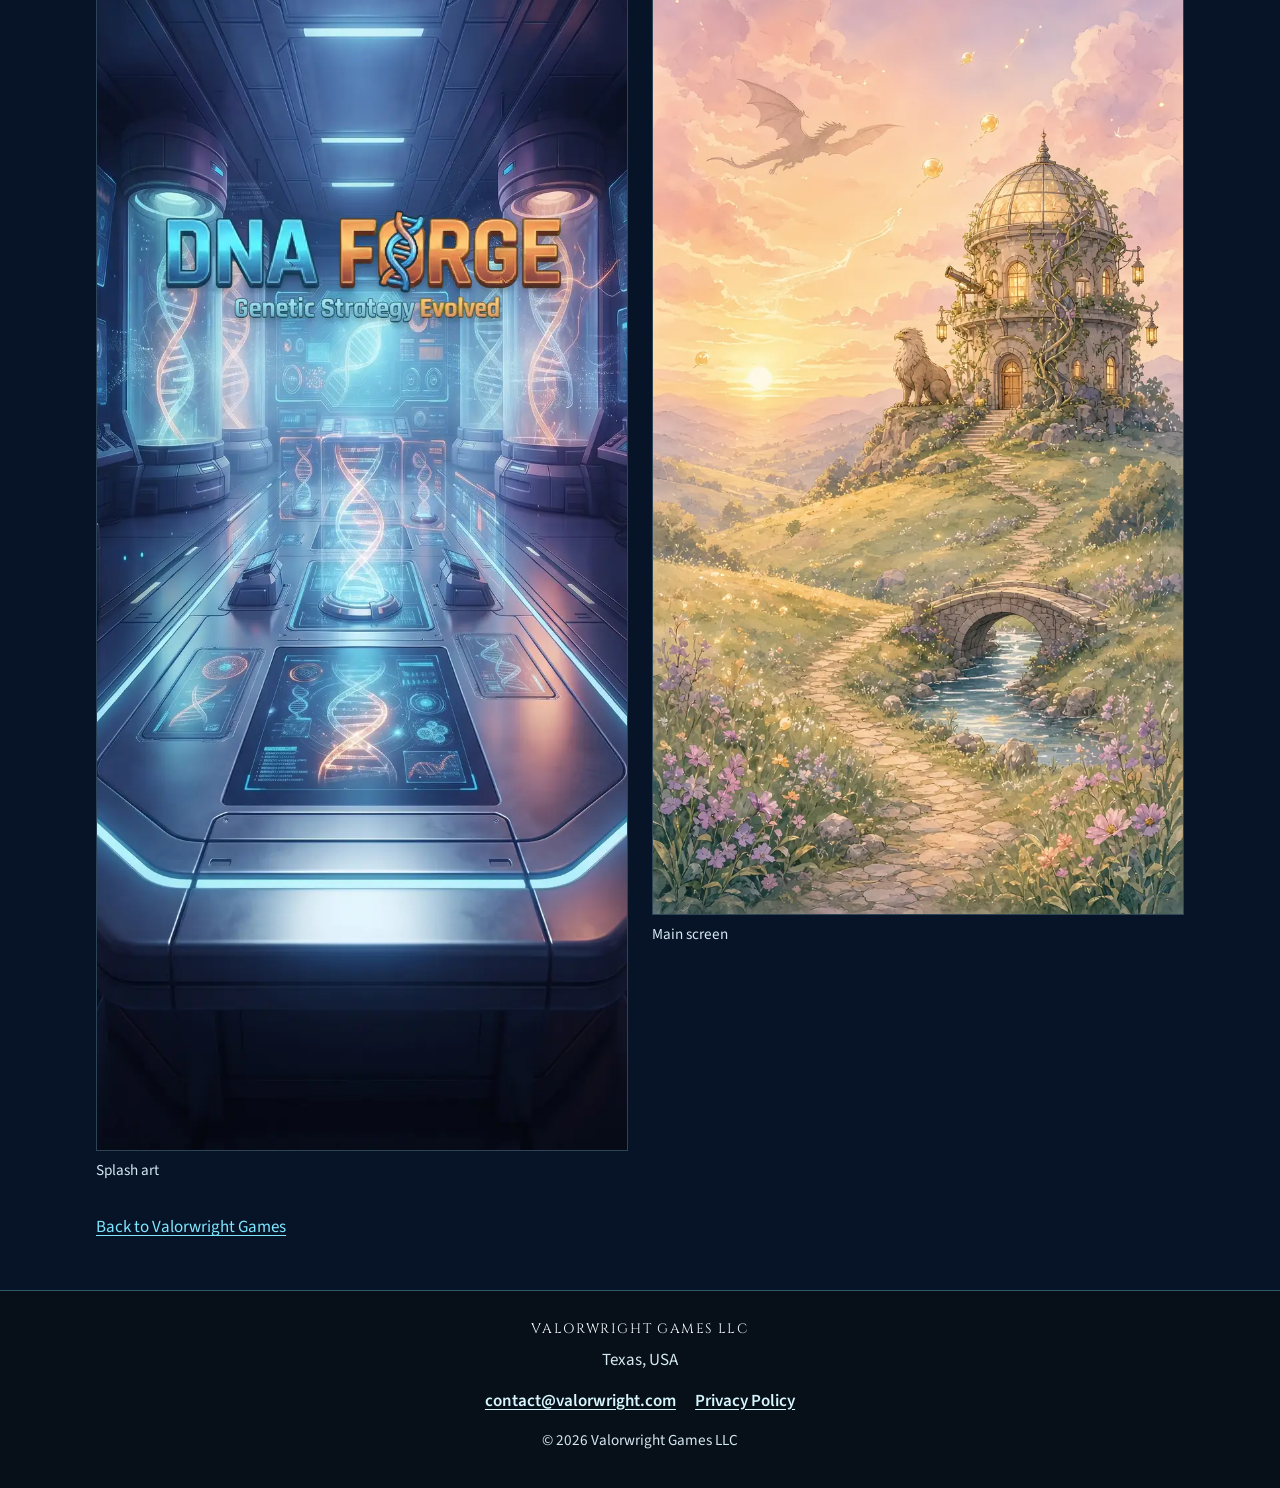
==== commit 89d15997: "Rewrite the privacy policy for DNA Forge and the website. Describe on-device saves, optional bug rep" ====
--- a/dna-forge/index.html
+++ b/dna-forge/index.html
@@ -28,7 +28,7 @@
   <link rel="preload" href="/fonts/cinzel-latin.woff2" as="font" type="font/woff2" crossorigin>
   <link rel="preload" href="/fonts/source-sans-3-latin.woff2" as="font" type="font/woff2" crossorigin>
   <link rel="preload" href="/assets/dna-forge-logo.webp?v=3" as="image">
-  <link rel="stylesheet" href="/css/styles.css?v=5">
+  <link rel="stylesheet" href="/css/styles.css?v=6">
 </head>
 <body class="page-game">
   <a class="skip" href="#content">Skip to content</a>
@@ -137,7 +137,7 @@
       <p class="footer-place">Texas, USA</p>
       <ul class="footer-links">
         <li><a href="mailto:contact@valorwright.com">contact@valorwright.com</a></li>
-        <li><a href="/privacy/">Privacy policy</a></li>
+        <li><a href="/privacy/">Privacy Policy</a></li>
       </ul>
       <p class="copyright">© 2026 Valorwright Games LLC</p>
     </div>
--- a/css/styles.css
+++ b/css/styles.css
@@ -191,7 +191,7 @@
 
 .lockup {
   display: block;
-  width: min(100%, 36rem);
+  width: min(60%, 21.6rem);
   margin: 0.15rem auto 0;
   filter: drop-shadow(0 16px 20px rgba(0, 0, 0, 0.42));
 }
@@ -761,7 +761,7 @@
   }
 
   .lockup {
-    width: min(100%, 42rem);
+    width: min(100%, 25.2rem);
   }
 
   .tagline {
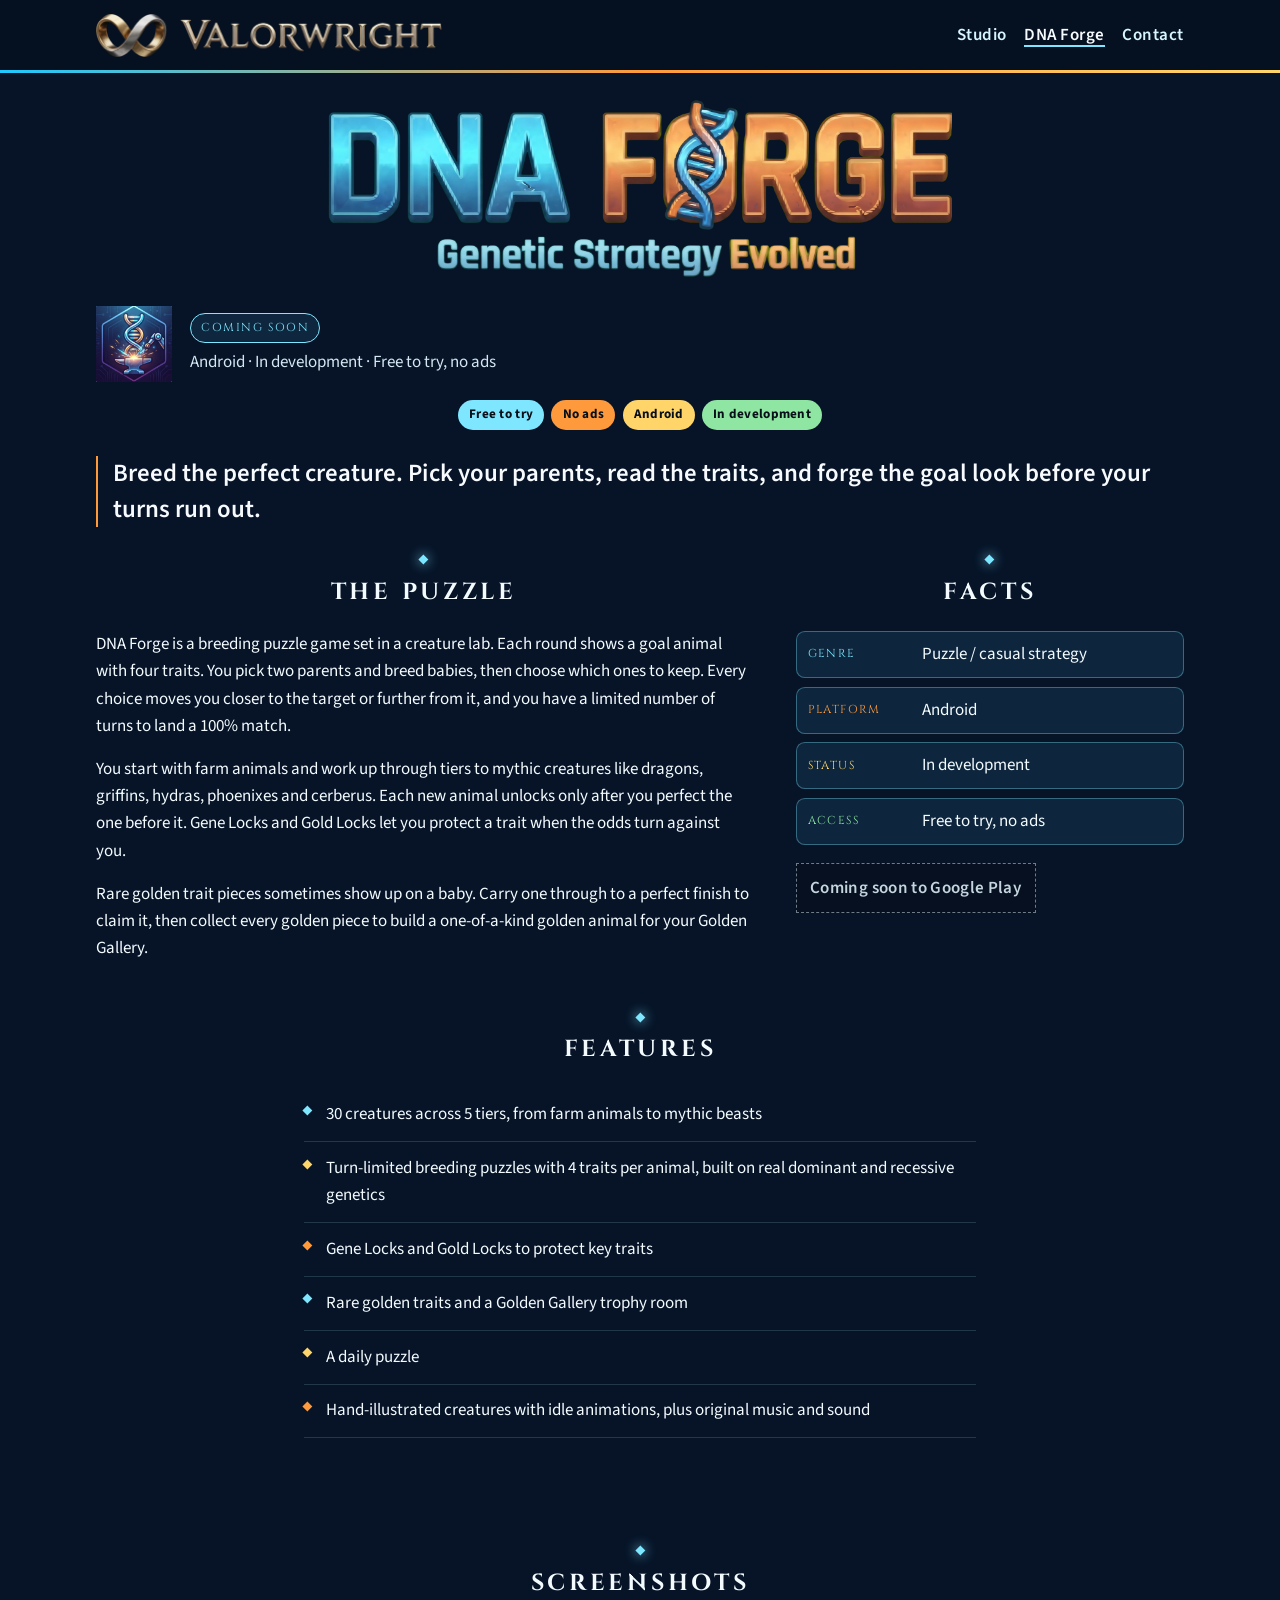
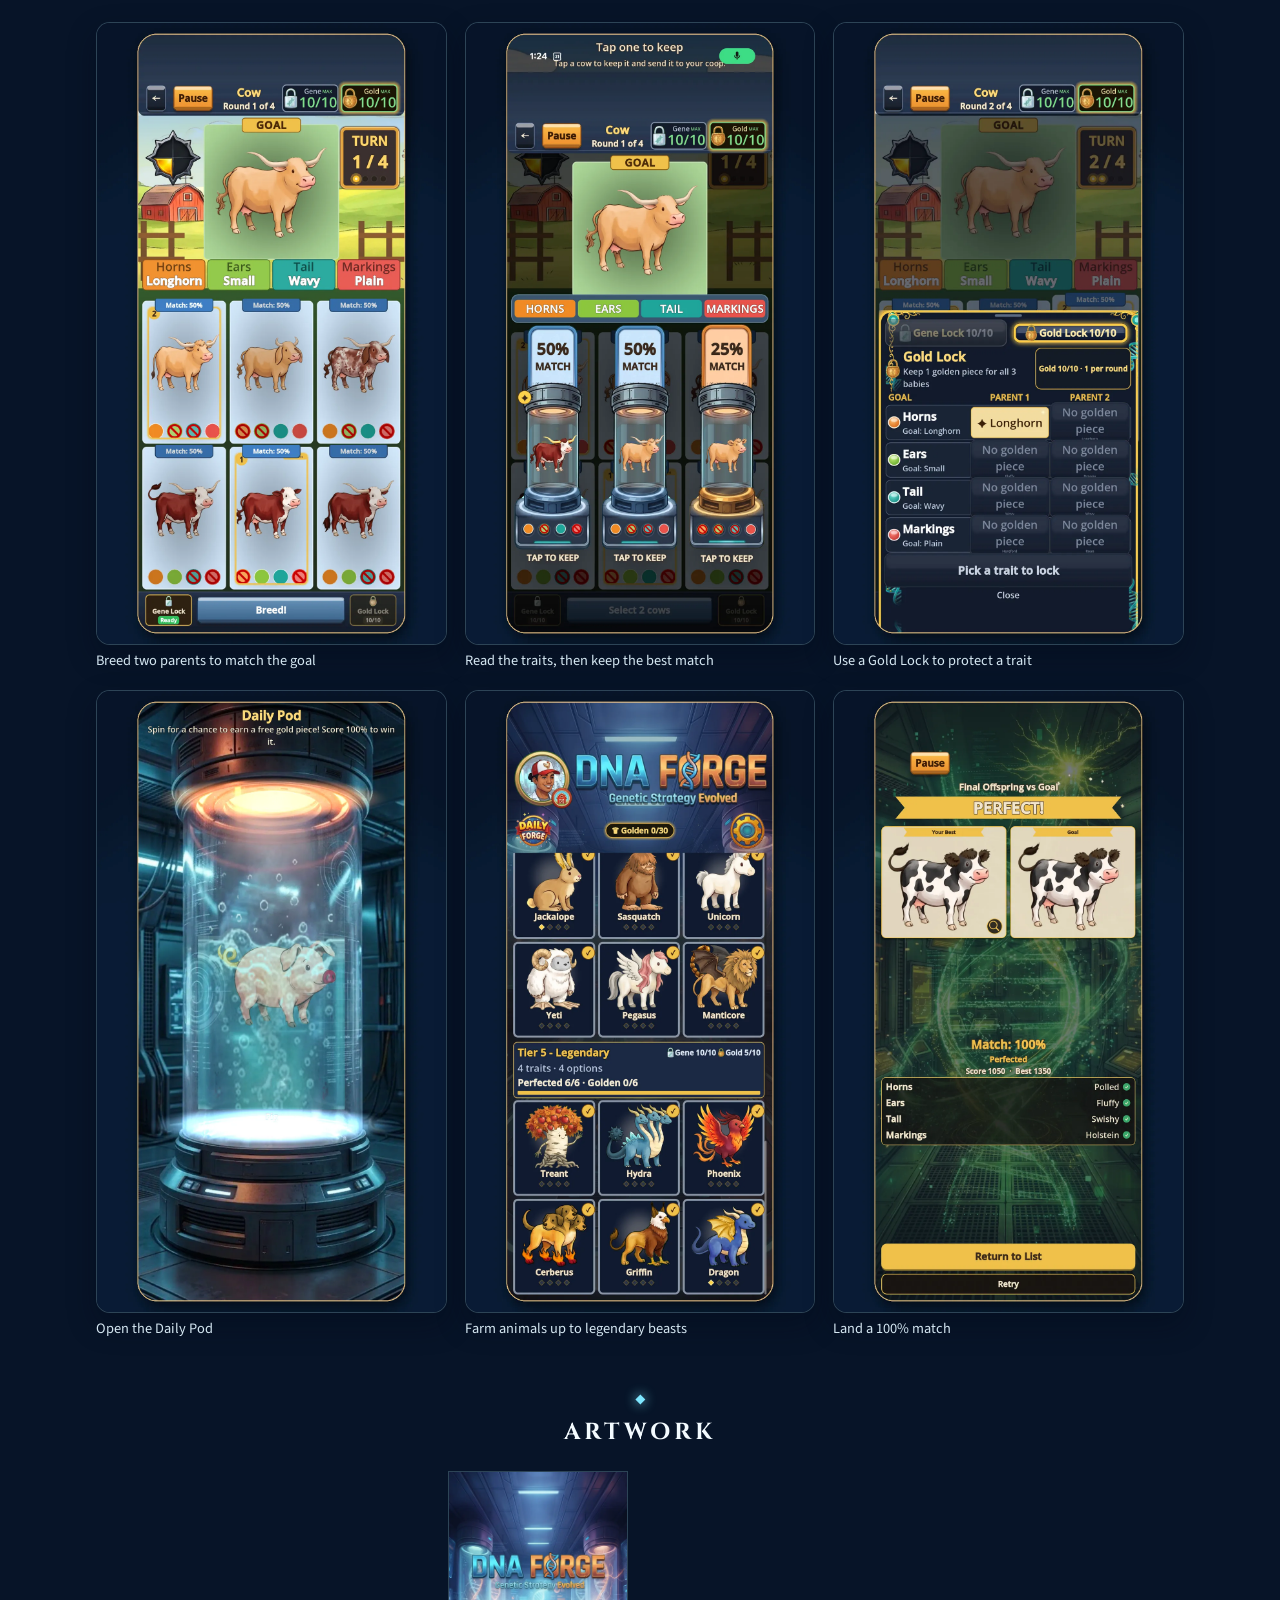
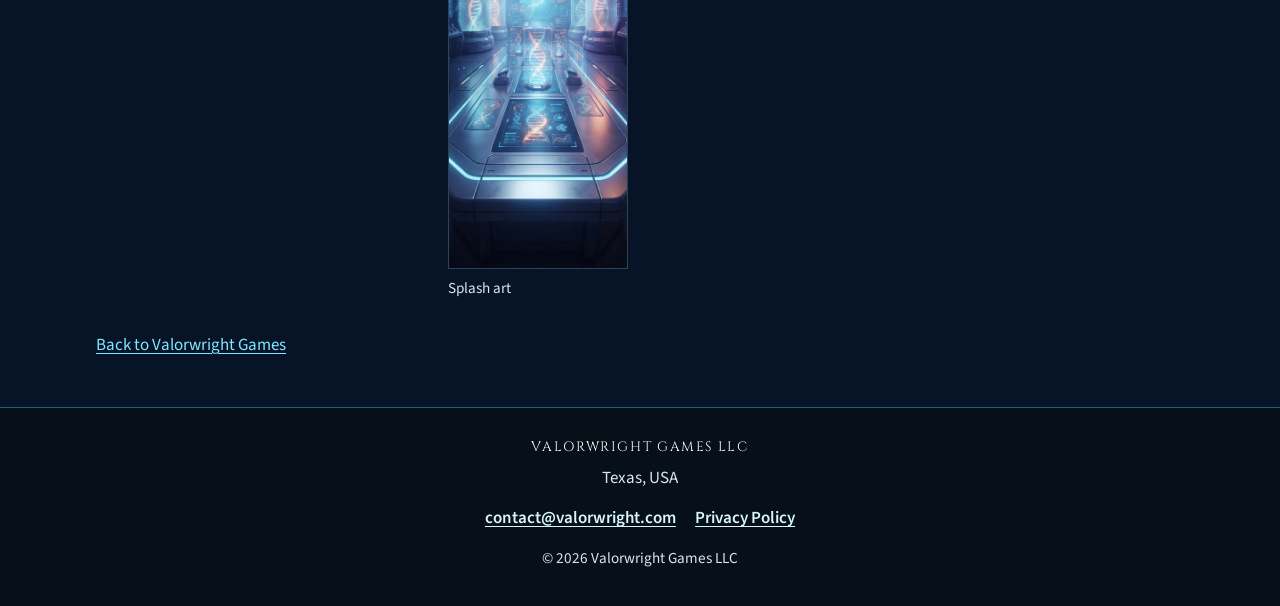
==== commit e7ebb4d2: "Add DNA Forge gameplay screenshots to the website. Replace the home feature-card icon-only layout an" ====
--- a/dna-forge/index.html
+++ b/dna-forge/index.html
@@ -13,14 +13,14 @@
   <meta property="og:title" content="DNA Forge — Genetic Strategy Evolved">
   <meta property="og:description" content="A breeding puzzle for Android from Valorwright Games. In development. Free to try, no ads.">
   <meta property="og:url" content="https://valorwright.com/dna-forge/">
-  <meta property="og:image" content="https://valorwright.com/assets/og-dna-forge.jpg">
+  <meta property="og:image" content="https://valorwright.com/assets/og-dna-forge.jpg?v=2">
   <meta property="og:image:width" content="1200">
   <meta property="og:image:height" content="630">
   <meta property="og:image:alt" content="DNA Forge. Genetic Strategy Evolved.">
   <meta name="twitter:card" content="summary_large_image">
   <meta name="twitter:title" content="DNA Forge — Genetic Strategy Evolved">
   <meta name="twitter:description" content="A breeding puzzle for Android from Valorwright Games. In development. Free to try, no ads.">
-  <meta name="twitter:image" content="https://valorwright.com/assets/og-dna-forge.jpg">
+  <meta name="twitter:image" content="https://valorwright.com/assets/og-dna-forge.jpg?v=2">
   <meta name="twitter:image:alt" content="DNA Forge. Genetic Strategy Evolved.">
   <link rel="icon" href="/favicon.ico?v=3" sizes="any">
   <link rel="icon" type="image/png" href="/favicon-32.png?v=3" sizes="32x32">
@@ -28,7 +28,7 @@
   <link rel="preload" href="/fonts/cinzel-latin.woff2" as="font" type="font/woff2" crossorigin>
   <link rel="preload" href="/fonts/source-sans-3-latin.woff2" as="font" type="font/woff2" crossorigin>
   <link rel="preload" href="/assets/dna-forge-logo.webp?v=3" as="image">
-  <link rel="stylesheet" href="/css/styles.css?v=6">
+  <link rel="stylesheet" href="/css/styles.css?v=7">
 </head>
 <body class="page-game">
   <a class="skip" href="#content">Skip to content</a>
@@ -114,16 +114,42 @@
         </ul>
       </section>
 
+      <section class="section" aria-labelledby="shots-title">
+        <h2 class="section-title" id="shots-title">Screenshots</h2>
+        <div class="shot-gallery">
+          <figure>
+            <img src="/assets/screen-breed.webp" width="1080" height="1920" alt="A DNA Forge breeding screen: a goal cow at the top, six offspring below, and a Breed button." loading="lazy" decoding="async">
+            <figcaption>Breed two parents to match the goal</figcaption>
+          </figure>
+          <figure>
+            <img src="/assets/screen-predict.webp" width="1080" height="1920" alt="A DNA Forge trait-prediction screen: three cows in lab pods show 50%, 50%, and 25% match scores." loading="lazy" decoding="async">
+            <figcaption>Read the traits, then keep the best match</figcaption>
+          </figure>
+          <figure>
+            <img src="/assets/screen-goldlock.webp" width="1080" height="1920" alt="The Gold Lock screen in DNA Forge, where a player can protect a trait such as Longhorn." loading="lazy" decoding="async">
+            <figcaption>Use a Gold Lock to protect a trait</figcaption>
+          </figure>
+          <figure>
+            <img src="/assets/screen-dailypod.webp" width="1080" height="1920" alt="The Daily Pod in DNA Forge: a pig floats inside a glowing glass chamber." loading="lazy" decoding="async">
+            <figcaption>Open the Daily Pod</figcaption>
+          </figure>
+          <figure>
+            <img src="/assets/screen-tiers.webp" width="1080" height="1920" alt="The DNA Forge animal roster, showing farm animals through legendary beasts such as a griffin and a dragon." loading="lazy" decoding="async">
+            <figcaption>Farm animals up to legendary beasts</figcaption>
+          </figure>
+          <figure>
+            <img src="/assets/screen-golden.webp" width="1080" height="1920" alt="A perfect 100% match in DNA Forge: two cows side by side, labeled Perfect." loading="lazy" decoding="async">
+            <figcaption>Land a 100% match</figcaption>
+          </figure>
+        </div>
+      </section>
+
       <section aria-labelledby="art-title">
         <h2 class="section-title" id="art-title">Artwork</h2>
-        <div class="gallery">
+        <div class="gallery art-gallery">
           <figure>
             <img src="/assets/dna-forge-splash.webp" width="800" height="1778" alt="Splash art for DNA Forge: a blue genetics laboratory, with glowing DNA helixes in glass columns and on the consoles." loading="lazy" decoding="async">
             <figcaption>Splash art</figcaption>
-          </figure>
-          <figure>
-            <img src="/assets/dna-forge-main.webp" width="800" height="1422" alt="Main screen artwork from DNA Forge: a watercolor hillside at sunset, with a vine-covered stone tower, a griffin, a dragon, a stone bridge, and wildflowers." loading="lazy" decoding="async">
-            <figcaption>Main screen</figcaption>
           </figure>
         </div>
       </section>
--- a/css/styles.css
+++ b/css/styles.css
@@ -323,8 +323,23 @@
   color: inherit;
 }
 
-.game-card img {
-  width: 6.25rem;
+.game-card .card-feature {
+  width: 100%;
+  height: auto;
+  border-radius: 0.7rem;
+  justify-self: stretch;
+}
+
+.game-card .card-body {
+  display: grid;
+  grid-template-columns: auto 1fr;
+  gap: 0.9rem 1.15rem;
+  align-items: center;
+}
+
+.game-card .card-icon {
+  width: 4.75rem;
+  height: auto;
   justify-self: center;
 }
 
@@ -640,6 +655,38 @@
   font-size: 0.95rem;
 }
 
+.shot-gallery {
+  display: grid;
+  grid-template-columns: repeat(2, minmax(0, 1fr));
+  gap: 1rem 0.85rem;
+}
+
+.shot-gallery figure {
+  margin: 0;
+}
+
+.shot-gallery img {
+  display: block;
+  width: 100%;
+  height: auto;
+  border-radius: 0.85rem;
+  border: 1px solid rgba(182, 236, 248, 0.22);
+  box-shadow: 0 12px 28px rgba(0, 8, 24, 0.35);
+  background: #071428;
+}
+
+.shot-gallery figcaption {
+  margin-top: 0.4rem;
+  color: var(--lab-muted);
+  font-size: 0.9rem;
+  line-height: 1.35;
+}
+
+.art-gallery {
+  max-width: 22rem;
+  margin-inline: auto;
+}
+
 .back {
   margin: 2rem 0 0;
 }
@@ -774,13 +821,13 @@
   }
 
   .game-card a {
-    grid-template-columns: auto 1fr;
-    gap: 1.5rem;
+    grid-template-columns: 1fr;
+    gap: 1.25rem;
     padding: 1.35rem 1.5rem;
   }
 
-  .game-card img {
-    width: 7.5rem;
+  .game-card .card-icon {
+    width: 6.5rem;
   }
 
   .split {
@@ -793,6 +840,16 @@
     grid-template-columns: 1fr 1fr;
     align-items: start;
     gap: 1.5rem;
+  }
+
+  .shot-gallery {
+    grid-template-columns: repeat(3, minmax(0, 1fr));
+    gap: 1.25rem 1.1rem;
+  }
+
+  .art-gallery {
+    max-width: 24rem;
+    margin-inline: auto;
   }
 }
 
